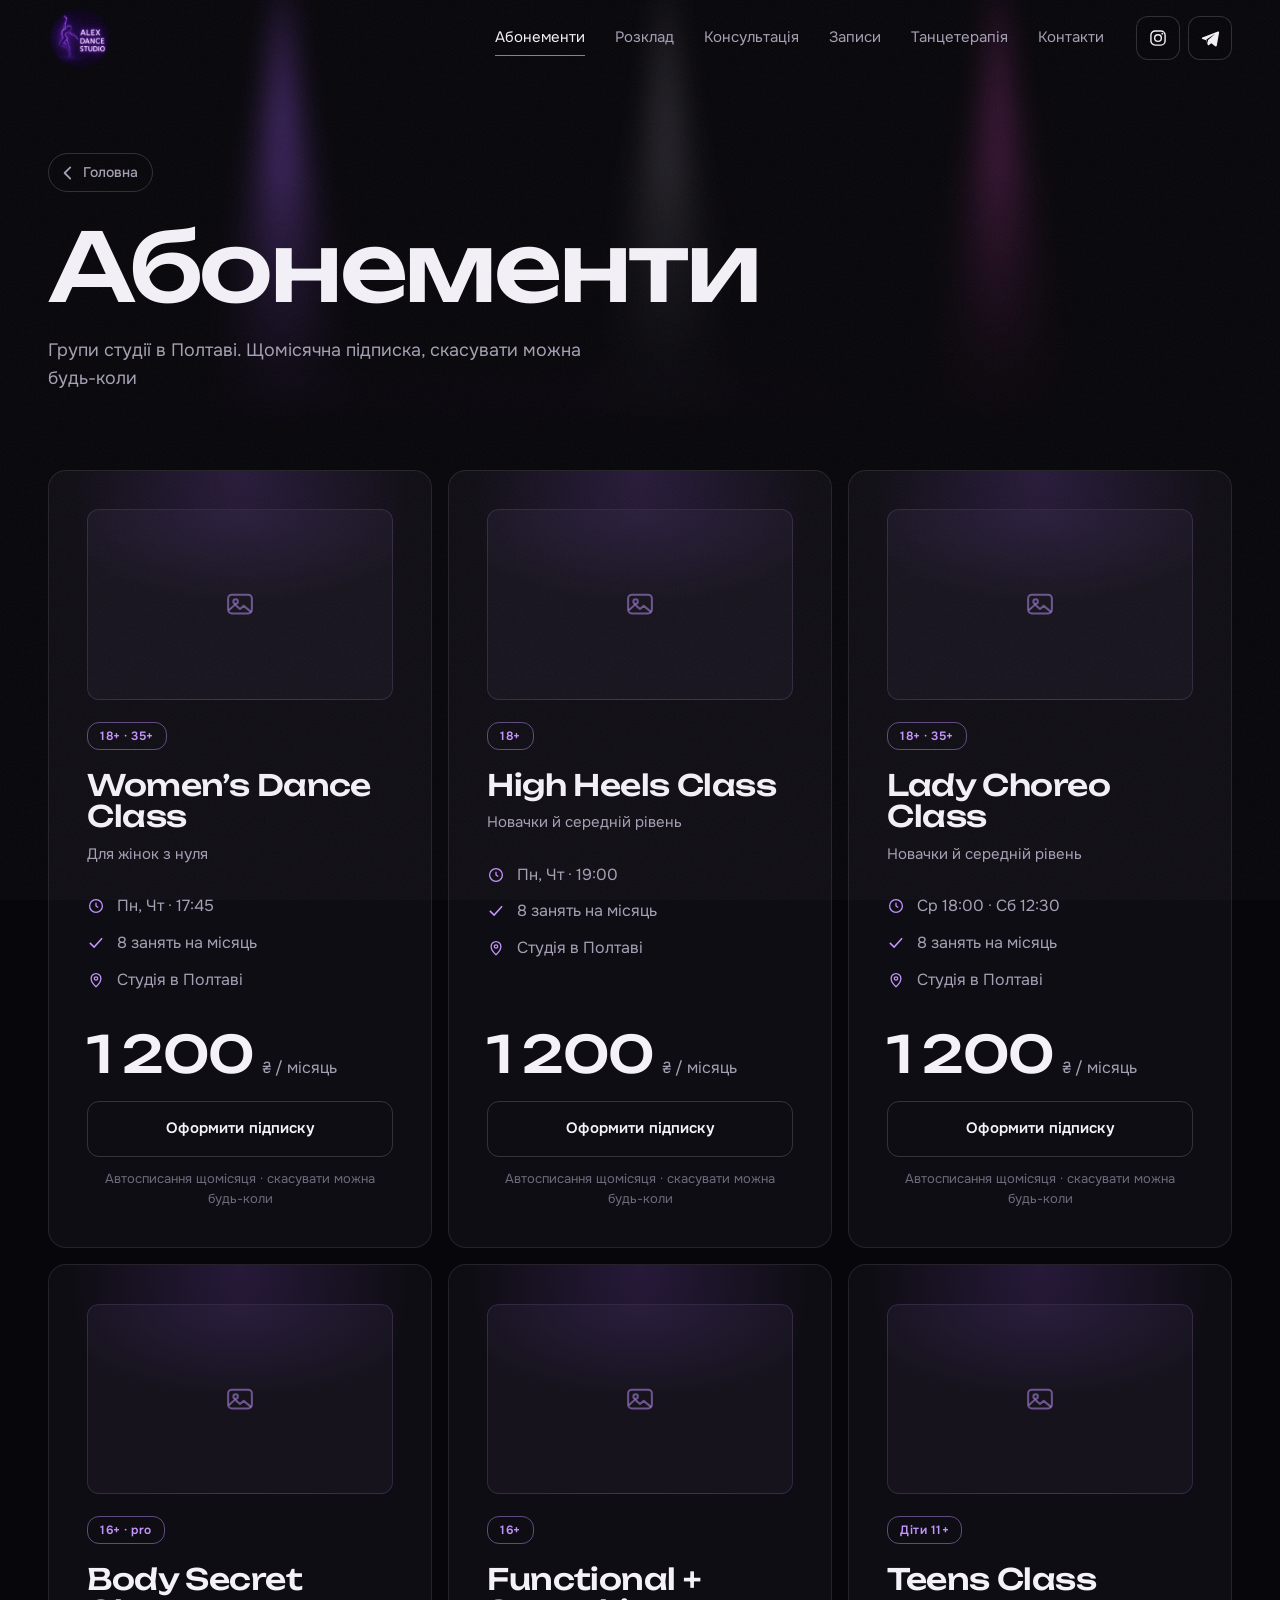
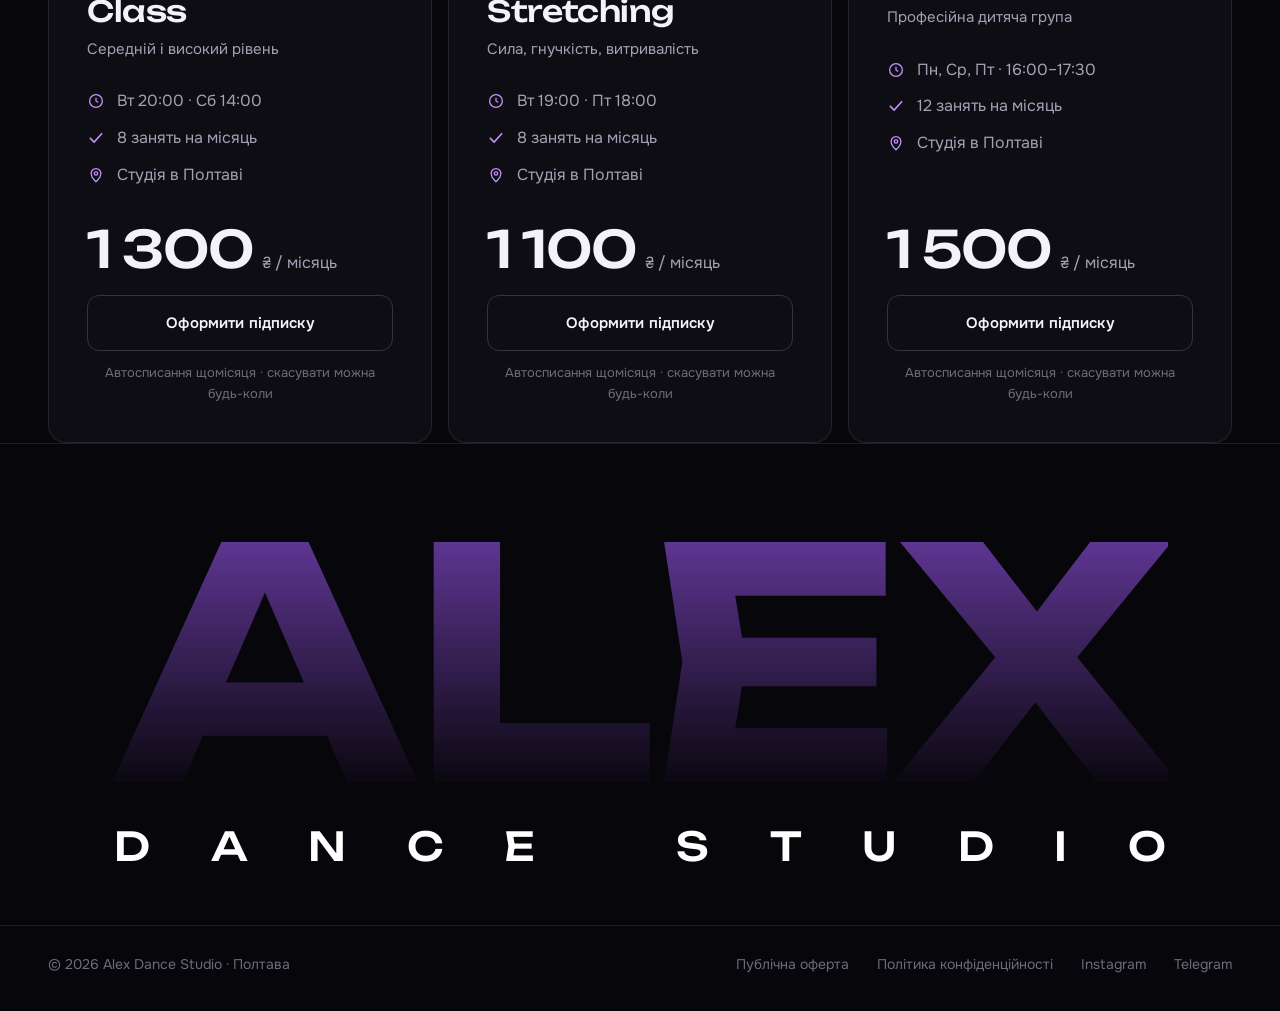
==== abonementy.html @ b0ad0c25 "Місця під фото й заголовок над телефоном «Як це працює»: на телефоні заголовок → iPhone → кроки, на " ====
<!doctype html>
<html lang="uk">
<head>
<meta charset="utf-8">
<meta name="viewport" content="width=device-width, initial-scale=1, viewport-fit=cover">
<title>Абонементи — Alex Dance Studio</title>
<meta name="description" content="Абонементи на групи студії в Полтаві з щомісячною онлайн-оплатою: Women’s Dance, High Heels, Lady Choreo, Body Secret, Functional + Stretching, Teens.">
<meta name="theme-color" content="#07060a">
<style>html{background:#07060a}</style>
<script>!function(){var w=0,d=document.documentElement;function s(){if(innerWidth!==w||matchMedia('(hover:hover)').matches){w=innerWidth;d.style.setProperty('--vh1',innerHeight/100+'px')}}s();addEventListener('resize',s);d.classList.add('js')}()</script>
<link rel="preconnect" href="https://fonts.googleapis.com">
<link rel="preconnect" href="https://fonts.gstatic.com" crossorigin>
<link rel="stylesheet" href="https://fonts.googleapis.com/css2?family=Onest:wght@400;500;600&family=Unbounded:wght@400;500;600;700&display=swap">
<link rel="stylesheet" href="style.css?v=20">
</head>
<body class="page-inner">

<svg width="0" height="0" style="position:absolute" aria-hidden="true">
  <symbol id="i-arrow" viewBox="0 0 24 24"><path d="M5 12h13M13 6l6 6-6 6" fill="none" stroke="currentColor" stroke-width="1.8" stroke-linecap="square"/></symbol>
  <symbol id="i-tg" viewBox="0 0 24 24"><path d="M21.5 4.2 2.9 11.4c-.9.4-.9 1.4 0 1.7l4.6 1.5 1.8 5.5c.2.7 1 .9 1.6.4l2.6-2.1 4.8 3.5c.7.5 1.6.1 1.8-.7L22.9 5.6c.2-1-.6-1.8-1.4-1.4ZM9.7 14.3l-.6 4-1.4-4.6 10.6-6.8-8.6 7.4Z" fill="currentColor"/></symbol>
  <symbol id="i-ig" viewBox="0 0 24 24"><rect x="3.5" y="3.5" width="17" height="17" rx="5" fill="none" stroke="currentColor" stroke-width="1.7"/><circle cx="12" cy="12" r="4" fill="none" stroke="currentColor" stroke-width="1.7"/><circle cx="17.2" cy="6.8" r="1.1" fill="currentColor"/></symbol>
  <symbol id="i-phone" viewBox="0 0 24 24"><path d="M6.6 3.5h2.6l1.5 4.2-2 1.4a12 12 0 0 0 6.2 6.2l1.4-2 4.2 1.5v2.6c0 1.2-1 2.1-2.2 2C10.4 18.8 5.2 13.6 4.6 5.7c-.1-1.2.8-2.2 2-2.2Z" fill="none" stroke="currentColor" stroke-width="1.7" stroke-linejoin="round"/></symbol>
  <symbol id="i-card" viewBox="0 0 24 24"><rect x="2.5" y="5" width="19" height="14" rx="2" fill="none" stroke="currentColor" stroke-width="1.7"/><path d="M2.5 9.5h19M6 15h4" stroke="currentColor" stroke-width="1.7"/></symbol>
  <symbol id="i-cam" viewBox="0 0 24 24"><rect x="2.5" y="6" width="13" height="12" rx="2" fill="none" stroke="currentColor" stroke-width="1.7"/><path d="m15.5 10.5 6-3.5v10l-6-3.5" fill="none" stroke="currentColor" stroke-width="1.7" stroke-linejoin="round"/></symbol>
  <symbol id="i-check" viewBox="0 0 24 24"><path d="m4.5 12.5 5 5 10-11" fill="none" stroke="currentColor" stroke-width="2" stroke-linecap="square"/></symbol>
  <symbol id="i-clock" viewBox="0 0 24 24"><circle cx="12" cy="12" r="8.5" fill="none" stroke="currentColor" stroke-width="1.7"/><path d="M12 7.5V12l3 2" fill="none" stroke="currentColor" stroke-width="1.7"/></symbol>
  <symbol id="i-bell" viewBox="0 0 24 24"><path d="M6 16.5V11a6 6 0 0 1 12 0v5.5l1.5 1.5h-15L6 16.5ZM10 20.5h4" fill="none" stroke="currentColor" stroke-width="1.7" stroke-linejoin="round"/></symbol>
  <symbol id="i-lock" viewBox="0 0 24 24"><rect x="4.5" y="10.5" width="15" height="10" rx="2" fill="none" stroke="currentColor" stroke-width="1.7"/><path d="M8 10.5V7.5a4 4 0 0 1 8 0v3" fill="none" stroke="currentColor" stroke-width="1.7"/></symbol>
  <symbol id="i-close" viewBox="0 0 24 24"><path d="m6 6 12 12M18 6 6 18" stroke="currentColor" stroke-width="1.8"/></symbol>
  <symbol id="i-menu" viewBox="0 0 24 24"><path d="M4 8h16M4 16h16" stroke="currentColor" stroke-width="1.8"/></symbol>
  <symbol id="i-spark" viewBox="0 0 24 24"><path d="M12 2.5c.6 5.2 4.3 8.9 9.5 9.5-5.2.6-8.9 4.3-9.5 9.5-.6-5.2-4.3-8.9-9.5-9.5 5.2-.6 8.9-4.3 9.5-9.5Z" fill="currentColor"/></symbol>
  <symbol id="i-repeat" viewBox="0 0 24 24"><path d="M4 11V9.5A3.5 3.5 0 0 1 7.5 6H19m-3-3 3 3-3 3M20 13v1.5a3.5 3.5 0 0 1-3.5 3.5H5m3 3-3-3 3-3" fill="none" stroke="currentColor" stroke-width="1.7" stroke-linecap="square"/></symbol>
  <symbol id="i-cal" viewBox="0 0 24 24"><rect x="3.5" y="5" width="17" height="15.5" rx="2" fill="none" stroke="currentColor" stroke-width="1.7"/><path d="M3.5 10h17M8 3v4M16 3v4M7.5 14h3v3h-3z" fill="none" stroke="currentColor" stroke-width="1.7"/></symbol>
  <symbol id="i-play" viewBox="0 0 24 24"><rect x="2.5" y="4.5" width="19" height="15" rx="2" fill="none" stroke="currentColor" stroke-width="1.7"/><path d="M10 9v6l5-3-5-3Z" fill="currentColor"/></symbol>
  <symbol id="i-pin" viewBox="0 0 24 24"><path d="M12 21s-6.5-6-6.5-11a6.5 6.5 0 0 1 13 0c0 5-6.5 11-6.5 11Z" fill="none" stroke="currentColor" stroke-width="1.7" stroke-linejoin="round"/><circle cx="12" cy="10" r="2.3" fill="none" stroke="currentColor" stroke-width="1.7"/></symbol>
  <symbol id="i-gift" viewBox="0 0 24 24"><rect x="3.5" y="8.5" width="17" height="4" rx="1" fill="none" stroke="currentColor" stroke-width="1.7"/><path d="M5 12.5v8h14v-8M12 8.5v12M12 8.5c-1.5-3.5-5.5-3.5-5.5-1.2 0 1.2 1.5 1.2 5.5 1.2Zm0 0c1.5-3.5 5.5-3.5 5.5-1.2 0 1.2-1.5 1.2-5.5 1.2Z" fill="none" stroke="currentColor" stroke-width="1.7" stroke-linejoin="round"/></symbol>
  <symbol id="i-photo" viewBox="0 0 24 24"><rect x="2.5" y="4.5" width="19" height="15" rx="3" fill="none" stroke="currentColor" stroke-width="1.6"/><circle cx="8.5" cy="10" r="1.8" fill="none" stroke="currentColor" stroke-width="1.6"/><path d="m3 17 5-4.5 4 3.5 3-2.5 6 5" fill="none" stroke="currentColor" stroke-width="1.6" stroke-linejoin="round"/></symbol>
  <symbol id="i-back" viewBox="0 0 24 24"><path d="M15 4.5 7.5 12l7.5 7.5" fill="none" stroke="currentColor" stroke-width="2.4" stroke-linecap="round" stroke-linejoin="round"/></symbol>
  <symbol id="i-dcheck" viewBox="0 0 24 24"><path d="m1.5 12.5 4.5 4.5 8.5-9M10.5 16.2l.8.8 8.5-9" fill="none" stroke="currentColor" stroke-width="1.8" stroke-linecap="round" stroke-linejoin="round"/></symbol>
  <symbol id="i-out" viewBox="0 0 24 24"><path d="M8 5.5h10.5V16M18.5 5.5 5.5 18.5" fill="none" stroke="currentColor" stroke-width="2.6" stroke-linecap="round" stroke-linejoin="round"/></symbol>
  <symbol id="i-mic" viewBox="0 0 24 24"><rect x="9" y="2.5" width="6" height="11.5" rx="3" fill="none" stroke="currentColor" stroke-width="1.8"/><path d="M5.5 11a6.5 6.5 0 0 0 13 0M12 17.5v4" fill="none" stroke="currentColor" stroke-width="1.8" stroke-linecap="round"/></symbol>
  <symbol id="i-lines" viewBox="0 0 24 24"><path d="M4.5 6.5h15M4.5 12h15M4.5 17.5h15" stroke="currentColor" stroke-width="2.2" stroke-linecap="round"/></symbol>
  <symbol id="i-signal" viewBox="0 0 24 24"><path d="M2.5 16h3v4h-3zM8 13h3v7H8zM13.5 9.5h3V20h-3zM19 6h3v14h-3z" fill="currentColor"/></symbol>
  <symbol id="i-wifi" viewBox="0 0 24 24"><circle cx="12" cy="18.6" r="1.9" fill="currentColor"/><path d="M8 14.6a5.7 5.7 0 0 1 8 0M4.9 11.4a10.1 10.1 0 0 1 14.2 0M1.9 8.2a14.4 14.4 0 0 1 20.2 0" fill="none" stroke="currentColor" stroke-width="2.1" stroke-linecap="round"/></symbol>
  <symbol id="i-bat" viewBox="0 0 28 14"><rect x="1" y="1" width="22.5" height="12" rx="3.6" fill="none" stroke="currentColor" stroke-opacity=".45"/><rect x="3" y="3" width="16" height="8" rx="2" fill="currentColor"/><path d="M25.8 5.2v3.6" stroke="currentColor" stroke-opacity=".45" stroke-width="1.6" stroke-linecap="round"/></symbol>
</svg>

<header class="hd" id="hd">
  <div class="wrap hd__in">
    <a class="logo" href="index.html" aria-label="Alex Dance Studio — на головну">
      <img src="img/logo-ig.jpg" alt="Alex Dance Studio" width="64" height="64">
    </a>
    <nav class="nav" aria-label="Розділи">
      <a href="abonementy.html" aria-current="page">Абонементи</a>
      <a href="rozklad.html">Розклад</a>
      <a href="konsultatsiya.html">Консультація</a>
      <a href="zapysy.html">Записи</a>
      <a href="tantseterapiya.html">Танцетерапія</a>
      <a href="kontakty.html">Контакти</a>
    </nav>
    <div class="hd__act">
      <a class="tile" href="https://www.instagram.com/alexdancestudio/" target="_blank" rel="noopener" aria-label="Instagram"><svg><use href="#i-ig"/></svg></a>
      <a class="tile" href="kontakty.html" aria-label="Telegram"><svg><use href="#i-tg"/></svg></a>
      <button class="tile tile--menu" id="menuBtn" aria-label="Меню" aria-expanded="false" aria-controls="mnav"><svg><use href="#i-menu"/></svg></button>
    </div>
  </div>
  <div class="mnav" id="mnav" hidden>
    <nav class="mnav__links" aria-label="Меню">
      <a href="index.html">Головна</a>
      <a href="abonementy.html" aria-current="page">Абонементи</a>
      <a href="rozklad.html">Розклад</a>
      <a href="konsultatsiya.html">Консультація</a>
      <a href="zapysy.html">Записи</a>
      <a href="tantseterapiya.html">Танцетерапія</a>
      <a href="kontakty.html">Контакти</a>
    </nav>
    <a class="mnav__tel" href="tel:+380503430531">050 343 05 31</a>
  </div>
</header>

<main>
  <section class="phead">
    <div class="stage" aria-hidden="true">
      <i class="beam beam--1"></i>
      <i class="beam beam--2"></i>
      <i class="beam beam--3"></i>
      <i class="floor"></i>
    </div>
    <div class="wrap phead__in">
      <a class="back" href="index.html"><svg><use href="#i-back"/></svg>Головна</a>
      <h1 class="phead__t">Абонементи</h1>
      <p class="phead__note">Групи студії в Полтаві. Щомісячна підписка, скасувати можна будь-коли</p>
    </div>
  </section>
  <section class="sec sec--page">
    <div class="wrap">
      <div class="plans">
        <article class="plan rv" data-spot>
          <div class="plan__ph ph" data-photo="group-womens-dance-class"><svg><use href="#i-photo"/></svg></div>
          <span class="plan__tag">18+ · 35+</span>
          <h3 class="plan__t">Women’s Dance Class</h3>
          <p class="plan__lvl">Для жінок з нуля</p>
          <ul class="plan__list">
            <li><svg><use href="#i-clock"/></svg>Пн, Чт · 17:45</li>
            <li><svg><use href="#i-check"/></svg>8 занять на місяць</li>
            <li><svg><use href="#i-pin"/></svg>Студія в Полтаві</li>
          </ul>
          <p class="plan__price"><b>1 200</b> ₴ / місяць</p>
          <button class="btn btn--line btn--full" data-pay data-sub data-kind="Підписка" data-title="Women’s Dance Class" data-meta="Пн, Чт 17:45 · 8 занять щомісяця" data-price="1 200 ₴/міс" data-after="Бот підтвердить абонемент і нагадуватиме про заняття. Наступне списання — через місяць, скасувати можна в боті.">Оформити підписку</button>
          <p class="plan__note">Автосписання щомісяця · скасувати можна будь-коли</p>
        </article>
        <article class="plan rv" data-spot>
          <div class="plan__ph ph" data-photo="group-high-heels-class"><svg><use href="#i-photo"/></svg></div>
          <span class="plan__tag">18+</span>
          <h3 class="plan__t">High Heels Class</h3>
          <p class="plan__lvl">Новачки й середній рівень</p>
          <ul class="plan__list">
            <li><svg><use href="#i-clock"/></svg>Пн, Чт · 19:00</li>
            <li><svg><use href="#i-check"/></svg>8 занять на місяць</li>
            <li><svg><use href="#i-pin"/></svg>Студія в Полтаві</li>
          </ul>
          <p class="plan__price"><b>1 200</b> ₴ / місяць</p>
          <button class="btn btn--line btn--full" data-pay data-sub data-kind="Підписка" data-title="High Heels Class" data-meta="Пн, Чт 19:00 · 8 занять щомісяця" data-price="1 200 ₴/міс" data-after="Бот підтвердить абонемент і нагадуватиме про заняття. Наступне списання — через місяць, скасувати можна в боті.">Оформити підписку</button>
          <p class="plan__note">Автосписання щомісяця · скасувати можна будь-коли</p>
        </article>
        <article class="plan rv" data-spot>
          <div class="plan__ph ph" data-photo="group-lady-choreo-class"><svg><use href="#i-photo"/></svg></div>
          <span class="plan__tag">18+ · 35+</span>
          <h3 class="plan__t">Lady Choreo Class</h3>
          <p class="plan__lvl">Новачки й середній рівень</p>
          <ul class="plan__list">
            <li><svg><use href="#i-clock"/></svg>Ср 18:00 · Сб 12:30</li>
            <li><svg><use href="#i-check"/></svg>8 занять на місяць</li>
            <li><svg><use href="#i-pin"/></svg>Студія в Полтаві</li>
          </ul>
          <p class="plan__price"><b>1 200</b> ₴ / місяць</p>
          <button class="btn btn--line btn--full" data-pay data-sub data-kind="Підписка" data-title="Lady Choreo Class" data-meta="Ср 18:00, Сб 12:30 · 8 занять щомісяця" data-price="1 200 ₴/міс" data-after="Бот підтвердить абонемент і нагадуватиме про заняття. Наступне списання — через місяць, скасувати можна в боті.">Оформити підписку</button>
          <p class="plan__note">Автосписання щомісяця · скасувати можна будь-коли</p>
        </article>
        <article class="plan rv" data-spot>
          <div class="plan__ph ph" data-photo="group-body-secret-class"><svg><use href="#i-photo"/></svg></div>
          <span class="plan__tag">16+ · pro</span>
          <h3 class="plan__t">Body Secret Class</h3>
          <p class="plan__lvl">Середній і високий рівень</p>
          <ul class="plan__list">
            <li><svg><use href="#i-clock"/></svg>Вт 20:00 · Сб 14:00</li>
            <li><svg><use href="#i-check"/></svg>8 занять на місяць</li>
            <li><svg><use href="#i-pin"/></svg>Студія в Полтаві</li>
          </ul>
          <p class="plan__price"><b>1 300</b> ₴ / місяць</p>
          <button class="btn btn--line btn--full" data-pay data-sub data-kind="Підписка" data-title="Body Secret Class pro" data-meta="Вт 20:00, Сб 14:00 · 8 занять щомісяця" data-price="1 300 ₴/міс" data-after="Бот підтвердить абонемент і нагадуватиме про заняття. Наступне списання — через місяць, скасувати можна в боті.">Оформити підписку</button>
          <p class="plan__note">Автосписання щомісяця · скасувати можна будь-коли</p>
        </article>
        <article class="plan rv" data-spot>
          <div class="plan__ph ph" data-photo="group-functional-and-stretching"><svg><use href="#i-photo"/></svg></div>
          <span class="plan__tag">16+</span>
          <h3 class="plan__t">Functional + Stretching</h3>
          <p class="plan__lvl">Сила, гнучкість, витривалість</p>
          <ul class="plan__list">
            <li><svg><use href="#i-clock"/></svg>Вт 19:00 · Пт 18:00</li>
            <li><svg><use href="#i-check"/></svg>8 занять на місяць</li>
            <li><svg><use href="#i-pin"/></svg>Студія в Полтаві</li>
          </ul>
          <p class="plan__price"><b>1 100</b> ₴ / місяць</p>
          <button class="btn btn--line btn--full" data-pay data-sub data-kind="Підписка" data-title="Functional + Stretching" data-meta="Вт 19:00, Пт 18:00 · 8 занять щомісяця" data-price="1 100 ₴/міс" data-after="Бот підтвердить абонемент і нагадуватиме про заняття. Наступне списання — через місяць, скасувати можна в боті.">Оформити підписку</button>
          <p class="plan__note">Автосписання щомісяця · скасувати можна будь-коли</p>
        </article>
        <article class="plan rv" data-spot>
          <div class="plan__ph ph" data-photo="group-teens-class"><svg><use href="#i-photo"/></svg></div>
          <span class="plan__tag">Діти 11+</span>
          <h3 class="plan__t">Teens Class</h3>
          <p class="plan__lvl">Професійна дитяча група</p>
          <ul class="plan__list">
            <li><svg><use href="#i-clock"/></svg>Пн, Ср, Пт · 16:00–17:30</li>
            <li><svg><use href="#i-check"/></svg>12 занять на місяць</li>
            <li><svg><use href="#i-pin"/></svg>Студія в Полтаві</li>
          </ul>
          <p class="plan__price"><b>1 500</b> ₴ / місяць</p>
          <button class="btn btn--line btn--full" data-pay data-sub data-kind="Підписка" data-title="Teens Class" data-meta="Пн, Ср, Пт 16:00–17:30 · 12 занять щомісяця" data-price="1 500 ₴/міс" data-after="Бот підтвердить абонемент і нагадуватиме про заняття. Наступне списання — через місяць, скасувати можна в боті.">Оформити підписку</button>
          <p class="plan__note">Автосписання щомісяця · скасувати можна будь-коли</p>
        </article>
      </div>
    </div>
  </section>
</main>

<footer class="ft">
  <div class="ft__brand" aria-hidden="true">
    <p class="ft__big">ALEX</p>
    <p class="ft__sub"><span>D</span><span>A</span><span>N</span><span>C</span><span>E</span><i></i><span>S</span><span>T</span><span>U</span><span>D</span><span>I</span><span>O</span></p>
  </div>
  <div class="wrap ft__row">
    <span>© 2026 Alex Dance Studio · Полтава</span>
    <nav class="ft__nav" aria-label="Документи й соцмережі">
      <a href="#">Публічна оферта</a>
      <a href="#">Політика конфіденційності</a>
      <a href="https://www.instagram.com/alexdancestudio/" target="_blank" rel="noopener">Instagram</a>
      <a href="#" data-tg>Telegram</a>
    </nav>
  </div>
</footer>

<a class="fab" id="fab" href="kontakty.html" aria-label="Написати нам"><svg><use href="#i-tg"/></svg></a>

<!-- Оплата (демо) -->
<dialog class="pay" id="pay" aria-labelledby="payTitle">
  <div class="pay__in">
    <button class="tile pay__x" data-close aria-label="Закрити"><svg><use href="#i-close"/></svg></button>
    <div class="pay__step" id="pay1">
      <p class="pay__kind" id="payKind">Підписка</p>
      <h3 class="pay__t" id="payTitle">High Heels Class</h3>
      <p class="pay__meta" id="payMeta">Пн, Чт 19:00 · 8 занять щомісяця</p>
      <form id="payForm" novalidate>
        <label class="fld"><input name="name" required autocomplete="name" placeholder=" "><span>Ім’я</span></label>
        <label class="fld"><input name="phone" required type="tel" autocomplete="tel" placeholder=" "><span>Телефон</span></label>
        <label class="fld"><input name="tg" autocomplete="off" placeholder=" "><span>Telegram @нік (необовʼязково)</span></label>
        <label class="chk" id="paySub" hidden><input type="checkbox" name="agree"><span>Погоджуюсь на щомісячне списання <b id="paySubPrice">1 200 ₴</b>. Скасувати можна будь-коли в боті.</span></label>
        <button class="btn btn--ac btn--full" type="submit"><span id="payBtn">Оплатити</span> <span id="payPrice">1 200 ₴</span></button>
      </form>
      <p class="pay__safe"><svg><use href="#i-lock"/></svg>Картка, Apple Pay або Google Pay</p>
    </div>
    <div class="pay__step" id="pay2" hidden>
      <span class="pay__ok"><svg><use href="#i-check"/></svg></span>
      <h3 class="pay__t" id="payDone">Оплачено</h3>
      <p class="pay__meta" id="payAfter">Бот підтвердить оплату в Telegram.</p>
      <a class="btn btn--ac btn--full" href="#" data-tg><svg><use href="#i-tg"/></svg>Відкрити бота в Telegram</a>
      <p class="pay__demo">Демо: справжня оплата підключається на останньому етапі</p>
    </div>
  </div>
</dialog>

<script src="script.js?v=9"></script>
</body>
</html>
---- style.css ----
/* Alex Dance Studio — сцена: чорне тло, фіолетове світло */
@property --lx { syntax: '<percentage>'; inherits: true; initial-value: 30%; }
@property --ly { syntax: '<percentage>'; inherits: true; initial-value: 40%; }

:root {
  --bg: #07060a;
  --bg2: #0f0d14;
  --bg3: #16131d;
  --ink: #f4f1f8;
  --mut: #a6a0b4;
  --dim: #6f6a7c;
  --line: rgba(255, 255, 255, .09);
  --line2: rgba(255, 255, 255, .16);
  --ac: #a45cff;
  --ac-hi: #c495ff;
  --pink: #ff4fd8;
  --glow: rgba(164, 92, 255, .45);
  --fd: 'Unbounded', 'Arial Black', sans-serif;
  --fb: 'Onest', system-ui, sans-serif;
  --g: clamp(16px, 4vw, 48px);
  --max: 1320px;
  --hd: 76px;
  --ease: cubic-bezier(.2, .7, .2, 1);
}

*, *::before, *::after { box-sizing: border-box; }
html { scroll-behavior: smooth; scroll-padding-top: calc(var(--hd) + 8px); -webkit-text-size-adjust: 100%; }
body {
  margin: 0; background: var(--bg); color: var(--ink);
  font: 400 17px/1.55 var(--fb);
  -webkit-font-smoothing: antialiased; overflow-x: clip;
}
body::after { /* плівкове зерно */
  content: ''; position: fixed; inset: 0; z-index: 90; pointer-events: none; opacity: .055;
  background-image: url("data:image/svg+xml,%3Csvg xmlns='http://www.w3.org/2000/svg' width='160' height='160'%3E%3Cfilter id='n'%3E%3CfeTurbulence type='fractalNoise' baseFrequency='.9' numOctaves='2' stitchTiles='stitch'/%3E%3C/filter%3E%3Crect width='100%25' height='100%25' filter='url(%23n)'/%3E%3C/svg%3E");
}
a { color: inherit; text-decoration: none; }
button { font: inherit; color: inherit; cursor: pointer; }
svg { width: 1em; height: 1em; flex: none; }
img { max-width: 100%; display: block; }
h1, h2, h3, p, ul, ol { margin: 0; }
ul, ol { padding: 0; list-style: none; }
:focus-visible { outline: 2px solid var(--ac-hi); outline-offset: 3px; }
::selection { background: var(--ac); color: #fff; }

.wrap { width: 100%; max-width: var(--max); margin: 0 auto; padding: 0 var(--g); }

.h2 {
  font: 500 clamp(32px, 5.4vw, 76px)/1.02 var(--fd); letter-spacing: -.025em;
  overflow-wrap: anywhere; hyphens: auto;
}

/* ---------- кнопки й плитки ---------- */
.btn {
  display: inline-flex; align-items: center; justify-content: center; gap: 12px;
  min-height: 56px; padding: 0 28px; border: 1px solid transparent; background: none;
  font: 600 15px/1 var(--fb); letter-spacing: .01em; white-space: nowrap;
  transition: background .3s var(--ease), border-color .3s, color .3s, box-shadow .3s, transform .3s var(--ease);
}
.btn svg { font-size: 20px; transition: transform .3s var(--ease); }
.btn:hover svg { transform: translateX(4px); }
.btn--ac { background: var(--ac); color: #fff; box-shadow: 0 10px 40px -12px var(--glow); }
.btn--ac:hover { background: #b274ff; box-shadow: 0 14px 50px -10px rgba(164, 92, 255, .7); }
.btn--ghost { border-color: var(--line2); color: var(--ink); }
.btn--ghost:hover { border-color: var(--ink); }
.btn--line { border-color: var(--line2); }
.btn--line:hover { border-color: var(--ac); background: rgba(164, 92, 255, .12); }
.btn--full { width: 100%; }
.btn--sm { min-height: 46px; padding: 0 20px; font-size: 14px; }
.btn:disabled { border-color: var(--line); color: var(--dim); cursor: default; box-shadow: none; }

.tile {
  display: grid; place-items: center; width: 44px; height: 44px; padding: 0;
  border: 1px solid var(--line2); background: rgba(7, 6, 10, .3); color: var(--ink);
  transition: border-color .3s, background .3s, color .3s;
}
.tile svg { font-size: 20px; }
.tile:hover { border-color: var(--ac); background: var(--ac); }

/* ---------- шапка ---------- */
.hd { position: fixed; inset: 0 0 auto; z-index: 50; transition: background .4s, border-color .4s, backdrop-filter .4s; border-bottom: 1px solid transparent; }
.hd.is-solid { background: rgba(7, 6, 10, .72); backdrop-filter: blur(18px) saturate(1.3); -webkit-backdrop-filter: blur(18px) saturate(1.3); border-color: var(--line); }
.hd__in { display: flex; align-items: center; gap: 32px; height: var(--hd); }
.logo { display: flex; align-items: center; gap: 10px; margin-right: auto; }
/* лого з аватарки Instagram: неон на темному; screen прибирає темне тло, маска — краї квадрата */
.logo img {
  display: block; width: 64px; height: 64px; mix-blend-mode: screen;
  -webkit-mask-image: radial-gradient(circle closest-side, #000 86%, transparent 100%); mask-image: radial-gradient(circle closest-side, #000 86%, transparent 100%);
}
.nav { display: flex; gap: 30px; font-size: 15px; color: var(--mut); }
.nav a { position: relative; padding: 6px 0; transition: color .25s; }
.nav a::after { content: ''; position: absolute; left: 0; right: 0; bottom: 0; height: 1px; background: var(--ac); transform: scaleX(0); transform-origin: left; transition: transform .35s var(--ease); }
.nav a:hover { color: var(--ink); }
.nav a:hover::after { transform: scaleX(1); }
.hd__act { display: flex; gap: 8px; }
.tile--menu { display: none; }

.mnav {
  position: fixed; inset: var(--hd) 0 0; z-index: 49; background: var(--bg);
  display: flex; flex-direction: column; justify-content: space-between; padding: 24px var(--g) 40px;
  border-top: 1px solid var(--line);
}
.mnav[hidden] { display: none; }
.mnav__links { display: flex; flex-direction: column; }
.mnav__links a { font: 500 clamp(26px, 8vw, 40px)/1 var(--fd); padding: 18px 0; border-bottom: 1px solid var(--line); letter-spacing: -.02em; }
.mnav__tel { font: 500 20px/1 var(--fd); color: var(--ac-hi); }

/* ---------- перший екран ---------- */
.hero {
  position: relative; overflow: hidden; isolation: isolate;
  min-height: max(620px, calc(var(--vh1, 1svh) * 100));
  display: flex; align-items: center; padding: calc(var(--hd) + 24px) 0 clamp(48px, 6vw, 80px);
}
.stage { /* світло плавно гасне до низу, без рівної межі */
  position: absolute; inset: 0; z-index: -1; pointer-events: none;
  -webkit-mask-image: linear-gradient(#000 70%, transparent); mask-image: linear-gradient(#000 70%, transparent);
}
.beam {
  position: absolute; top: -6%; width: 90vmax; height: 130%; transform-origin: 50% 0;
  background: conic-gradient(from 0deg at 50% 0%, transparent 169deg, var(--c) 180deg, transparent 191deg);
  filter: blur(14px); mix-blend-mode: screen;
  -webkit-mask-image: linear-gradient(#000 20%, transparent 92%); mask-image: linear-gradient(#000 20%, transparent 92%);
  animation: sway var(--t) ease-in-out infinite alternate;
}
.beam--1 { --c: rgba(164, 92, 255, .55); --t: 11s; --a: -26deg; --b: -10deg; left: calc(22% - 45vmax); }
.beam--2 { --c: rgba(255, 79, 216, .32); --t: 14s; --a: 14deg; --b: 30deg; left: calc(78% - 45vmax); animation-delay: -4s; }
.beam--3 { --c: rgba(236, 226, 255, .22); --t: 9s; --a: -6deg; --b: 8deg; left: calc(52% - 45vmax); animation-delay: -2s; }
@keyframes sway { from { transform: rotate(var(--a)); } to { transform: rotate(var(--b)); } }
.floor {
  position: absolute; left: 0; right: 0; bottom: 0; height: 55%;
  background: radial-gradient(ellipse 60% 45% at 45% 100%, rgba(164, 92, 255, .22), transparent 70%);
}
.hero::after { /* темрява зверху під шапкою */
  content: ''; position: absolute; inset: 0 0 auto; height: 30%; z-index: -1;
  background: linear-gradient(var(--bg), transparent);
}

.hero__in { position: relative; display: flex; flex-direction: column; align-items: center; text-align: center; }
.hero__t {
  position: relative; font: 500 clamp(64px, 14.2vw, 220px)/.9 var(--fd); letter-spacing: -.045em;
}
.t-base { color: #554e66; display: block; }
.t-lit { /* шар ширший за заголовок, щоб світло накривало хвостики літер */
  position: absolute; inset: -.25em; padding: .25em; color: transparent;
  background: radial-gradient(circle min(46vw, 500px) at var(--lx) var(--ly), #fff 0%, #efe4ff 24%, rgba(196, 149, 255, .55) 46%, transparent 72%);
  -webkit-background-clip: text; background-clip: text;
  filter: drop-shadow(0 0 26px rgba(164, 92, 255, .5));
}
.hero__t.is-auto { animation: wander 16s ease-in-out infinite alternate; }
@keyframes wander {
  0% { --lx: 12%; --ly: 30%; }
  35% { --lx: 58%; --ly: 22%; }
  70% { --lx: 30%; --ly: 82%; }
  100% { --lx: 78%; --ly: 70%; }
}
.hero__row { display: flex; justify-content: center; margin-top: clamp(32px, 4.4vw, 60px); }
.hero__cta { display: flex; justify-content: center; gap: 12px; flex-wrap: wrap; }
.hero__cta .btn { min-width: 230px; min-height: 60px; }
.hero__cta .btn--ghost { background: rgba(7, 6, 10, .35); backdrop-filter: blur(10px); -webkit-backdrop-filter: blur(10px); }
.hero__side {
  position: absolute; right: calc(var(--g) * .6); top: 50%; transform: translate(50%, -50%) rotate(90deg);
  font: 500 12px/1 var(--fb); letter-spacing: .3em; text-transform: uppercase; color: var(--dim); white-space: nowrap;
}

/* ---------- секції ---------- */
.sec { padding: clamp(80px, 11vw, 160px) 0 0; }
.sec__hd { display: flex; align-items: flex-end; justify-content: space-between; gap: 24px 48px; flex-wrap: wrap; margin-bottom: clamp(36px, 5vw, 64px); }
.sec__note { max-width: 34ch; color: var(--mut); font-size: 17px; }

/* світло за курсором на картках */
[data-spot] { position: relative; isolation: isolate; }
[data-spot]::before {
  content: ''; position: absolute; inset: 0; z-index: -1; pointer-events: none; opacity: 0; transition: opacity .4s;
  background: radial-gradient(420px circle at var(--mx, 50%) var(--my, 0%), rgba(164, 92, 255, .2), transparent 65%);
}
@media (hover: hover) { [data-spot]:hover::before { opacity: 1; } }

/* ---------- як це працює ---------- */
.how { padding-top: clamp(16px, 3vw, 48px); }
.how__in { display: grid; grid-template-columns: minmax(0, 1.1fr) minmax(0, .9fr); gap: clamp(48px, 7vw, 120px); align-items: center; }
.steps { margin-top: clamp(36px, 5vw, 56px); border-top: 1px solid var(--line); }
.step { display: flex; align-items: center; gap: 22px; padding: 24px 0; border-bottom: 1px solid var(--line); }
.step__ic { display: grid; place-items: center; width: 56px; height: 56px; flex: none; border: 1px solid var(--line2); color: var(--ac-hi); position: relative; }
.step__ic svg { font-size: 24px; }
.step h3 { font: 500 clamp(17px, 1.6vw, 21px)/1.2 var(--fd); letter-spacing: -.01em; }
.step p { color: var(--mut); font-size: 16px; margin-top: 4px; }

/* телефон з чатом Telegram (нічна тема, як у самому застосунку) */
.tgp {
  justify-self: center; position: relative; width: min(100%, 340px); aspect-ratio: 340 / 700; padding: 10px;
  border-radius: 56px; background: linear-gradient(150deg, #34303b, #141218 38%, #0c0b0f 62%, #2a2631);
  box-shadow: inset 0 0 0 1.5px rgba(255, 255, 255, .14), 0 0 0 1px #000, 0 50px 130px -40px rgba(164, 92, 255, .65);
}
.tgp__screen {
  height: 100%; display: flex; flex-direction: column; overflow: hidden; border-radius: 46px; background: #0e1621; color: #fff;
  font-family: -apple-system, BlinkMacSystemFont, 'SF Pro Text', 'Segoe UI', Roboto, 'Helvetica Neue', sans-serif;
}
.tgp__status { position: relative; display: flex; align-items: center; justify-content: space-between; height: 50px; padding: 4px 24px 0 34px; background: #17212b; font-size: 15px; }
.tgp__status b { font-weight: 600; letter-spacing: .01em; }
.tgp__island { position: absolute; left: 50%; top: 11px; width: 98px; height: 29px; border-radius: 20px; background: #000; transform: translateX(-50%); }
.tgp__sys { display: flex; align-items: center; gap: 5px; }
.tgp__sys svg { font-size: 16px; }
.tgp__sys .tgp__bat { width: 25px; height: 12.5px; }
.tgp__head { display: grid; grid-template-columns: 1fr auto 1fr; align-items: center; padding: 2px 12px 9px; background: #17212b; border-bottom: 1px solid #0a1017; }
.tgp__back { display: flex; align-items: center; color: #6ab3f3; font-size: 16px; }
.tgp__back svg { font-size: 23px; margin-left: -6px; }
.tgp__who { text-align: center; line-height: 1.2; }
.tgp__who b { display: block; font-size: 16px; font-weight: 600; }
.tgp__who small { font-size: 13px; color: #7f91a4; }
.tgp__ava { justify-self: end; display: grid; place-items: center; width: 37px; height: 37px; border-radius: 50%; background: linear-gradient(135deg, #c495ff, #7b3fe4); font: 700 14px/1 var(--fd); }
.tgp__chat {
  flex: 1; display: flex; flex-direction: column; justify-content: flex-end; gap: 6px; padding: 12px 12px 10px; overflow: hidden;
  background: radial-gradient(ellipse 120% 60% at 100% 0%, rgba(82, 136, 193, .1), transparent 60%), #0e1621;
}
.tgp__about { align-self: center; max-width: 88%; margin-bottom: auto; padding: 10px 14px 11px; border-radius: 14px; background: #182533; text-align: center; font-size: 14px; line-height: 1.4; color: #c5d0db; }
.tgp__about b { display: block; margin-bottom: 3px; color: #fff; font-weight: 600; }
.tgp__date { align-self: center; margin-bottom: 4px; padding: 3px 10px; border-radius: 12px; background: rgba(0, 0, 0, .3); font-size: 13px; font-weight: 500; }
.bub { position: relative; padding: 6px 10px 7px 11px; border-radius: 16px; font-size: 15px; line-height: 1.35; }
.bub b { font-weight: 600; }
.bub::before { content: ''; position: absolute; bottom: 0; width: 9px; height: 17px; background: inherit; }
.bub--in { background: #182533; border-bottom-left-radius: 5px; }
.bub--in::before { left: -7px; clip-path: path('M9 0C9 9 6 14 0 17H9Z'); }
.bub--out { align-self: flex-end; max-width: 82%; background: #2b5278; border-bottom-right-radius: 5px; }
.bub--out::before { right: -7px; clip-path: path('M0 0C0 9 3 14 9 17H0Z'); }
.tm { float: right; display: inline-flex; align-items: center; gap: 2px; margin: 9px -3px -4px 12px; font-size: 12px; line-height: 1; color: #6d7f8f; }
.bub--out .tm { color: #7da8d3; }
.tm svg { font-size: 16px; color: #64b5ef; }
.bmsg { align-self: flex-start; display: grid; gap: 4px; max-width: 84%; margin-left: 2px; }
.kb {
  position: relative; display: flex; align-items: center; justify-content: center; padding: 9px 14px;
  border-radius: 10px; background: rgba(42, 60, 79, .85); font-size: 14px; font-weight: 500;
}
.kb svg { position: absolute; top: 5px; right: 5px; font-size: 9px; }
.tgp__bar { position: relative; display: flex; align-items: center; gap: 8px; padding: 8px 10px 26px; background: #17212b; border-top: 1px solid #0a1017; }
.tgp__bar::after { content: ''; position: absolute; left: 50%; bottom: 8px; width: 118px; height: 5px; border-radius: 3px; background: rgba(255, 255, 255, .85); transform: translateX(-50%); }
.tgp__menu { display: flex; align-items: center; gap: 4px; padding: 6px 11px 6px 8px; border-radius: 16px; background: #5288c1; font-size: 14px; font-weight: 600; }
.tgp__menu svg { font-size: 17px; }
.tgp__input { flex: 1; min-width: 0; padding: 7px 12px; border-radius: 18px; background: #242f3d; color: #6d7f8f; font-size: 15px; white-space: nowrap; overflow: hidden; }
.tgp__mic { font-size: 25px; color: #6d7f8f; }
.tgp__chat > * { transition: opacity .55s var(--ease), transform .55s var(--ease); }
.js .tgp:not(.is-on) .tgp__chat > * { opacity: 0; transform: translateY(12px); }
.tgp.is-on .tgp__chat > :nth-child(3) { transition-delay: .35s; }
.tgp.is-on .tgp__chat > :nth-child(4) { transition-delay: 1.15s; }
.tgp.is-on .tgp__chat > :nth-child(5) { transition-delay: 1.95s; }

/* ---------- абонементи ---------- */
.plans { display: grid; grid-template-columns: repeat(3, minmax(0, 1fr)); gap: 16px; }
.plan {
  display: flex; flex-direction: column; padding: clamp(28px, 3vw, 40px); border: 1px solid var(--line); background: var(--bg2);
  overflow: hidden;
}
.plan::after { /* промінь зверху */
  content: ''; position: absolute; left: 50%; top: 0; width: 140%; height: 70%; z-index: -1; transform: translateX(-50%);
  background: radial-gradient(ellipse 45% 60% at 50% 0%, rgba(164, 92, 255, .16), transparent 70%);
}
.plan--hot { border-color: rgba(164, 92, 255, .55); }
.plan--hot::after { background: radial-gradient(ellipse 50% 70% at 50% 0%, rgba(164, 92, 255, .38), transparent 70%); }
.plan__tag { align-self: flex-start; margin-bottom: 20px; padding: 7px 12px; border: 1px solid rgba(196, 149, 255, .45); color: var(--ac-hi); font: 600 12px/1 var(--fb); letter-spacing: .04em; }
.plan__t { font: 500 clamp(24px, 2.3vw, 32px)/1.08 var(--fd); letter-spacing: -.02em; }
.plan__lvl { margin-top: 10px; color: var(--mut); font-size: 15px; }
.plan__list { display: grid; gap: 12px; margin: 28px 0 36px; color: var(--mut); font-size: 16px; }
.plan__list li { display: flex; gap: 12px; align-items: flex-start; }
.plan__list svg { font-size: 18px; color: var(--ac-hi); margin-top: 3px; }
.plan__price { margin-top: auto; margin-bottom: 20px; color: var(--mut); font-size: 16px; }
.plan__price b { font: 500 clamp(40px, 4vw, 56px)/1 var(--fd); color: var(--ink); letter-spacing: -.03em; margin-right: 4px; }

.plans__dots { display: none; justify-content: center; gap: 6px; margin-top: 14px; }
.plans__dots button { padding: 10px 0; border: 0; background: none; cursor: pointer; }
.plans__dots button::before { content: ''; display: block; width: 22px; height: 3px; background: var(--line2); transition: width .35s var(--ease), background .35s; }
.plans__dots button.is-on::before { width: 40px; background: var(--ac); }

.plan__note { margin-top: 12px; text-align: center; color: var(--dim); font-size: 13px; }

/* ---------- плитки розділів ---------- */
.tiles { display: grid; grid-template-columns: repeat(5, minmax(0, 1fr)); gap: 12px; }
.tl {
  position: relative; display: flex; flex-direction: column; min-height: 156px; padding: 20px;
  border: 1px solid var(--line); background: var(--bg2); transition: border-color .3s, background .3s;
}
.tl__ic { display: grid; place-items: center; width: 44px; height: 44px; border: 1px solid var(--line2); color: var(--ac-hi); }
.tl__ic svg { font-size: 22px; }
.tl b { margin-top: auto; padding-top: 18px; font: 500 17px/1.2 var(--fd); letter-spacing: -.01em; }
.tl small { margin-top: 4px; color: var(--mut); font-size: 14px; }
.tl__go { position: absolute; top: 22px; right: 20px; font-size: 20px; color: var(--dim); transition: transform .3s var(--ease), color .3s; }
.tl:hover { border-color: rgba(164, 92, 255, .5); background: var(--bg3); }
.tl:hover .tl__go { color: var(--ac-hi); transform: translateX(4px); }

/* ---------- розклад ---------- */
.days { display: grid; grid-template-columns: repeat(6, minmax(0, 1fr)); gap: 8px; max-width: 620px; margin-bottom: 20px; }
.day {
  height: 62px; padding: 0; border: 1px solid var(--line2); background: var(--bg2); color: var(--mut);
  font: 500 17px/1 var(--fd); transition: background .3s, border-color .3s, color .3s, box-shadow .3s;
}
.day:hover { border-color: var(--ac); color: var(--ink); }
.day[aria-selected="true"] { background: var(--ac); border-color: var(--ac); color: #fff; box-shadow: 0 10px 34px -12px var(--glow); }
.rows { border-top: 1px solid var(--line); }
.row {
  display: grid; grid-template-columns: 84px minmax(0, 1fr) 110px 150px; align-items: center; gap: 24px;
  padding: 22px 0; border-bottom: 1px solid var(--line);
}
.row__d { display: grid; place-items: center; align-content: center; width: 84px; height: 60px; border: 1px solid var(--line2); color: var(--mut); font-size: 13px; line-height: 1; gap: 4px; }
.row__d b { font: 500 19px/1 var(--fd); color: var(--ink); letter-spacing: -.02em; }
.row__m h3 { font: 500 clamp(19px, 2vw, 26px)/1.15 var(--fd); letter-spacing: -.015em; }
.row__m p { color: var(--mut); font-size: 15px; margin-top: 6px; }
.row__s { color: var(--mut); font-size: 15px; }
.row__s--hot { color: var(--ac-hi); }
.row__p { font: 500 22px/1 var(--fd); }
.row .btn { justify-self: end; }
.row--full { opacity: .45; }
@media (hover: hover) { .row[data-spot]::before { background: radial-gradient(360px circle at var(--mx, 50%) var(--my, 50%), rgba(164, 92, 255, .14), transparent 70%); } }

/* ---------- консультації ---------- */
.cons { display: grid; grid-template-columns: repeat(2, minmax(0, 1fr)); gap: 16px; }
.con {
  display: grid; grid-template-columns: minmax(0, 1fr) auto; grid-template-areas: "t t" "d d" "m p" "b b"; grid-template-rows: auto 1fr auto auto;
  gap: 0 16px; padding: clamp(28px, 3.4vw, 48px); border: 1px solid var(--line); background: var(--bg2);
}
.con__t { grid-area: t; font: 500 clamp(24px, 2.6vw, 34px)/1.1 var(--fd); letter-spacing: -.02em; }
.con__d { grid-area: d; color: var(--mut); margin: 16px 0 40px; max-width: 36ch; }
.con__m { grid-area: m; display: flex; align-items: center; gap: 8px; color: var(--mut); align-self: end; }
.con__m svg { font-size: 18px; color: var(--ac-hi); }
.con__p { grid-area: p; align-self: end; font: 500 clamp(30px, 3vw, 40px)/1 var(--fd); letter-spacing: -.03em; }
.con .btn { grid-area: b; margin-top: 28px; }

/* ---------- записи ---------- */
.recs { display: grid; grid-template-columns: repeat(3, minmax(0, 1fr)); gap: 16px; }
.rec { display: flex; flex-direction: column; min-height: 270px; padding: clamp(24px, 2.6vw, 34px); border: 1px solid var(--line); background: var(--bg2); }
.rec__tag { display: inline-flex; align-items: center; gap: 8px; align-self: flex-start; padding: 6px 10px; border: 1px solid var(--line2); color: var(--ac-hi); font-size: 13px; font-weight: 600; }
.rec__tag svg { font-size: 16px; }
.rec__t { margin-top: 24px; font: 500 clamp(22px, 2.1vw, 28px)/1.12 var(--fd); letter-spacing: -.02em; }
.rec__d { margin-top: 10px; color: var(--mut); font-size: 15px; }
.rec__foot { display: flex; align-items: center; justify-content: space-between; gap: 12px; margin-top: auto; padding-top: 28px; }
.rec__p { font: 500 26px/1 var(--fd); letter-spacing: -.02em; }

/* ---------- танцетерапія: слова підсвічуються по черзі ---------- */
.therapy__in { display: grid; grid-template-columns: minmax(0, 1fr) minmax(0, 1fr); gap: clamp(32px, 6vw, 96px); align-items: center; }
.therapy__words { display: flex; flex-direction: column; gap: .08em; font: 600 clamp(44px, 7vw, 108px)/1 var(--fd); letter-spacing: -.04em; overflow-wrap: anywhere; }
/* без контуру: у Unbounded контур показує внутрішні лінії літер («калякулі»), тож неактивні слова просто приглушені */
.therapy__words span { color: #2c2638; animation: lightup 6s ease-in-out infinite; }
.therapy__words span:nth-child(2) { animation-delay: 2s; }
.therapy__words span:nth-child(3) { animation-delay: 4s; }
@keyframes lightup {
  0%, 40%, 100% { color: #2c2638; text-shadow: none; }
  12%, 26% { color: #fff; text-shadow: 0 0 30px rgba(196, 149, 255, .7), 0 0 90px rgba(164, 92, 255, .5); }
}
/* розмір слів від ширини колонки, щоб «Підсвідоме» й «Танцетерапія» не ламались посередині */
.therapy__words { container-type: inline-size; }
.therapy__words span { font-size: min(14cqi, 112px); }
.therapy__txt { container-type: inline-size; }
.therapy__txt .h2 { font-size: min(11.6cqi, 76px); }
.therapy__txt .sec__note { margin-top: 20px; max-width: 40ch; }
.therapy__cta { display: flex; flex-wrap: wrap; gap: 12px; margin-top: 32px; }

/* ---------- безкоштовно в Telegram ---------- */
.free { padding-top: clamp(64px, 8vw, 120px); }
.free__in {
  display: flex; align-items: center; gap: 24px; padding: clamp(22px, 3vw, 36px);
  border: 1px solid rgba(164, 92, 255, .35); background: linear-gradient(100deg, rgba(164, 92, 255, .16), transparent 60%), var(--bg2);
}
.free__ic { display: grid; place-items: center; flex: none; width: 64px; height: 64px; background: var(--ac); }
.free__ic svg { font-size: 30px; }
.free__txt { flex: 1; min-width: 0; }
.free__txt h3 { font: 500 clamp(20px, 2.2vw, 28px)/1.15 var(--fd); letter-spacing: -.015em; }
.free__txt p { margin-top: 6px; color: var(--mut); }

/* ---------- кнопка «Написати» в кутку ---------- */
.fab {
  position: fixed; right: 20px; bottom: calc(20px + env(safe-area-inset-bottom)); z-index: 40;
  display: grid; place-items: center; width: 56px; height: 56px; background: var(--ac); color: #fff;
  box-shadow: 0 12px 40px -10px var(--glow); opacity: 0; transform: translateY(16px); pointer-events: none;
  transition: opacity .35s, transform .35s var(--ease), background .3s;
}
.fab svg { font-size: 26px; }
.fab.is-on { opacity: 1; transform: none; pointer-events: auto; }
.fab:hover { background: #b274ff; }

/* ---------- контакт ---------- */
.contact { padding-bottom: clamp(80px, 10vw, 140px); }
.contact__in { display: grid; grid-template-columns: minmax(0, 1fr) minmax(0, 1fr); gap: clamp(40px, 7vw, 120px); align-items: start; }
.contact .sec__note { margin-top: 18px; }
.tg {
  display: flex; align-items: center; gap: 14px; margin-top: 40px; padding: 22px 26px; max-width: 420px;
  background: var(--ac); font: 500 clamp(16px, 1.5vw, 19px)/1.2 var(--fd); letter-spacing: -.01em;
  box-shadow: 0 20px 60px -24px var(--glow); transition: background .3s, box-shadow .3s;
}
.tg svg { font-size: 26px; }
.tg:hover { background: #b274ff; box-shadow: 0 24px 70px -20px rgba(164, 92, 255, .75); }
.tel { display: inline-flex; align-items: center; gap: 12px; margin-top: 22px; font: 500 20px/1 var(--fd); color: var(--mut); transition: color .3s; }
.tel svg { font-size: 22px; color: var(--ac-hi); }
.tel:hover { color: var(--ink); }

.form { display: grid; gap: 14px; }
.fld { position: relative; display: block; }
.fld input, .fld textarea {
  width: 100%; padding: 26px 18px 10px; background: var(--bg2); border: 1px solid var(--line2); border-radius: 0;
  color: var(--ink); font: 400 17px/1.4 var(--fb); outline: none; resize: vertical; transition: border-color .3s, background .3s;
}
.fld textarea { min-height: 120px; }
.fld span { position: absolute; left: 19px; top: 19px; color: var(--dim); font-size: 16px; pointer-events: none; transition: transform .25s var(--ease), font-size .25s, color .25s; transform-origin: left top; }
.fld input:focus, .fld textarea:focus { border-color: var(--ac); background: var(--bg3); }
.fld input:focus + span, .fld input:not(:placeholder-shown) + span,
.fld textarea:focus + span, .fld textarea:not(:placeholder-shown) + span { transform: translateY(-11px); font-size: 12px; color: var(--ac-hi); }
.fld.is-bad input { border-color: var(--pink); }
.form .btn { margin-top: 6px; }
.form__ok { display: flex; align-items: center; gap: 10px; color: var(--ac-hi); }
.form__ok[hidden] { display: none; }
.form__ok svg { font-size: 20px; }

/* ---------- підвал ---------- */
.ft { border-top: 1px solid var(--line); overflow: hidden; }
.ft__brand { width: fit-content; max-width: 100%; margin: 0 auto; padding: clamp(40px, 6vw, 80px) var(--g) clamp(32px, 4.5vw, 64px); }
.ft__big {
  font: 700 clamp(88px, 25vw, 400px)/.8 var(--fd); letter-spacing: -.02em; text-align: center; padding: .04em 0 .03em;
  background: linear-gradient(180deg, rgba(164, 92, 255, .6), rgba(164, 92, 255, .04) 92%);
  -webkit-background-clip: text; background-clip: text; color: transparent;
}
/* DANCE STUDIO на всю ширину ALEX: літери розставлені рівно від краю до краю */
.ft__sub { display: flex; justify-content: space-between; margin-top: clamp(14px, 2.2vw, 32px); padding: 0 .06em; font: 500 clamp(15px, 3.1vw, 48px)/1 var(--fd); color: #fff; }
.ft__sub i { width: .5em; }
.ft__row { display: flex; justify-content: space-between; gap: 16px 32px; flex-wrap: wrap; padding-block: 28px 36px; border-top: 1px solid var(--line); color: var(--dim); font-size: 14px; position: relative; }
.ft__nav { display: flex; gap: 12px 28px; flex-wrap: wrap; }
.ft__nav a:hover { color: var(--ink); }

/* ---------- оплата (демо) ---------- */
.pay {
  width: min(100% - 32px, 460px); max-height: calc(100% - 32px); padding: 0; border: 1px solid var(--line2);
  background: var(--bg2); color: var(--ink); overflow: auto;
  box-shadow: 0 40px 140px -30px rgba(164, 92, 255, .6);
}
.pay::backdrop { background: rgba(4, 3, 7, .78); backdrop-filter: blur(6px); -webkit-backdrop-filter: blur(6px); }
.pay[open] { animation: pop .45s var(--ease); }
@keyframes pop { from { opacity: 0; transform: translateY(18px) scale(.98); } }
.pay__in { position: relative; padding: 36px clamp(22px, 5vw, 40px) 32px; }
.pay__in::before { content: ''; position: absolute; left: 12%; right: 12%; top: -1px; height: 1px; background: linear-gradient(90deg, transparent, var(--ac-hi), transparent); }
.pay__x { position: absolute; top: 14px; right: 14px; }
.pay__kind { color: var(--ac-hi); font-size: 14px; font-weight: 500; }
.pay__t { font: 500 clamp(28px, 7vw, 38px)/1.05 var(--fd); letter-spacing: -.02em; margin-top: 10px; padding-right: 48px; }
.pay__meta { color: var(--mut); margin: 10px 0 28px; }
.pay form { display: grid; gap: 12px; }
.chk { display: flex; align-items: flex-start; gap: 12px; margin: 4px 0 2px; color: var(--mut); font-size: 14px; line-height: 1.45; cursor: pointer; }
.chk[hidden] { display: none; }
.chk b { color: var(--ink); font-weight: 600; }
.chk input {
  appearance: none; -webkit-appearance: none; flex: none; width: 22px; height: 22px; margin: 0; cursor: pointer;
  border: 1px solid var(--line2); background: var(--bg) center / 16px no-repeat; transition: background-color .2s, border-color .2s;
}
.chk input:checked {
  background-color: var(--ac); border-color: var(--ac);
  background-image: url("data:image/svg+xml,%3Csvg xmlns='http://www.w3.org/2000/svg' viewBox='0 0 24 24'%3E%3Cpath d='m4.5 12.5 5 5 10-11' fill='none' stroke='%23fff' stroke-width='2.4'/%3E%3C/svg%3E");
}
.chk input:focus-visible { outline: 2px solid var(--ac-hi); outline-offset: 2px; }
.chk.is-bad input { border-color: var(--pink); }
.pay__safe { display: flex; align-items: center; justify-content: center; gap: 8px; margin-top: 16px; color: var(--dim); font-size: 14px; }
.pay__safe svg { font-size: 16px; }
.pay__ok { display: grid; place-items: center; width: 64px; height: 64px; background: var(--ac); box-shadow: 0 0 60px var(--glow); }
.pay__ok svg { font-size: 30px; }
#pay2 .pay__t { margin-top: 24px; }
.pay__demo { margin-top: 16px; text-align: center; color: var(--dim); font-size: 13px; }
.pay__step[hidden] { display: none; }

/* ---------- поява при гортанні ---------- */
.js .rv { opacity: 0; transform: translateY(28px); transition: opacity .9s var(--ease), transform .9s var(--ease); }
.js .rv.is-in { opacity: 1; transform: none; }

/* ---------- адаптив ---------- */
@media (max-width: 1100px) {
  .nav { display: none; }
  .tile--menu { display: grid; }
  .row { grid-template-columns: 84px minmax(0, 1fr) auto auto; }
  .tiles { grid-template-columns: repeat(3, minmax(0, 1fr)); }
}
@media (max-width: 900px) {
  .how__in, .contact__in { grid-template-columns: minmax(0, 1fr); }
  /* абонементи на телефоні — гортання вбік, наступна картка виглядає з краю */
  .plans {
    display: flex; gap: 12px; overflow-x: auto; overscroll-behavior-x: contain;
    scroll-snap-type: x mandatory; scroll-padding-inline: var(--g);
    margin-inline: calc(var(--g) * -1); padding: 2px var(--g) 4px; scrollbar-width: none;
  }
  .plans::-webkit-scrollbar { display: none; }
  .plan { flex: 0 0 min(82%, 340px); scroll-snap-align: start; padding: 26px 22px 22px; }
  .plan--hot { order: -1; }
  .plan__tag { margin-bottom: 14px; }
  .plan__list { margin: 20px 0 24px; gap: 10px; font-size: 15px; }
  .plans__dots { display: flex; }
  .cons { grid-template-columns: minmax(0, 1fr); }
  .hero__side { display: none; }
  /* плитки розділів на телефоні — смужка, що гортається вбік */
  .tiles { display: flex; gap: 10px; overflow-x: auto; scroll-snap-type: x mandatory; scroll-padding-inline: var(--g); scrollbar-width: none; padding-block: 4px; }
  .tiles::-webkit-scrollbar { display: none; }
  .tl { flex: 0 0 152px; min-height: 136px; padding: 16px; scroll-snap-align: start; }
  .tl b { font-size: 15px; padding-top: 14px; }
  .tl small { font-size: 13px; }
  .tl__go { top: 18px; right: 16px; font-size: 18px; }
  .recs { grid-template-columns: minmax(0, 1fr); gap: 12px; }
  .rec { min-height: 0; }
  .therapy__in { grid-template-columns: minmax(0, 1fr); gap: 28px; }
}
@media (max-width: 600px) {
  :root { --hd: 64px; }
  body { font-size: 16px; }
  .logo img { width: 50px; height: 50px; }
  .hd__act .tile:not(.tile--menu):first-child { display: none; }
  .hero { padding-bottom: 32px; }
  .hero__t { font-size: clamp(56px, 17.5vw, 96px); }
  .hero__cta { width: 100%; flex-direction: column; }
  .hero__cta .btn { width: 100%; }
  .row { grid-template-columns: 68px minmax(0, 1fr) auto; grid-template-areas: "d m m" "d p b"; gap: 12px 14px; padding: 20px 0; }
  .row__d { grid-area: d; align-self: start; width: 68px; height: 52px; }
  .row__d b { font-size: 16px; }
  .days { gap: 6px; }
  .day { height: 50px; font-size: 14px; }
  .therapy__words { font-size: clamp(36px, 10.5vw, 72px); }
  .therapy__cta { flex-direction: column; }
  .therapy__cta .btn { width: 100%; }
  .free__in { flex-wrap: wrap; gap: 16px; }
  .free__in .btn { width: 100%; }
  .fab { right: 16px; bottom: calc(16px + env(safe-area-inset-bottom)); width: 52px; height: 52px; }
  .row__m { grid-area: m; }
  .row__p { grid-area: p; font-size: 20px; }
  .row .btn { grid-area: b; }
  .con { grid-template-areas: "t t" "d d" "m p" "b b"; }
  .con .btn { width: 100%; }
  .ft__row { flex-direction: column; }
}

@media (prefers-reduced-motion: reduce) {
  html { scroll-behavior: auto; }
  .beam, .hero__t.is-auto, .therapy__words span { animation: none; }
  .js .rv { opacity: 1; transform: none; }
}

/* ===== СТОРІНКИ: візитка, внутрішні сторінки, заокруглення ===== */
:root { --r: 18px; --rb: 12px; }

/* заокруглення: трохи, не «кружечки» */
.btn, .tile, .day, .fld input, .fld textarea, .row__d, .step__ic, .plan__tag, .rec__tag, .tl__ic { border-radius: var(--rb); }
.btn--sm { border-radius: 10px; }
.plan, .con, .rec, .tl, .free__in, .tg { border-radius: var(--r); }
.free__ic { border-radius: 16px; }
.chk input { border-radius: 6px; }
.fab { border-radius: 16px; }
.pay { border-radius: 24px; }
.mnav__links a { border-radius: 0; }
.plans__dots button::before { border-radius: 2px; }
[data-spot]::before { border-radius: inherit; }

/* ---------- головна-візитка ---------- */
.hero--home { align-items: center; }
.home__in { position: relative; display: grid; grid-template-columns: minmax(0, 1.05fr) minmax(0, .95fr); gap: clamp(32px, 5vw, 88px); align-items: center; }
.hero--home .hero__t { font-size: clamp(56px, 8.4vw, 150px); }
.home__meta { margin-top: clamp(18px, 2.4vw, 32px); color: var(--mut); font: 500 13px/1 var(--fb); letter-spacing: .28em; text-transform: uppercase; }

.menu { display: grid; gap: 10px; }
/* кнопки-рядки під першим екраном головної: одна колонка по центру */
.menu--home { max-width: calc(780px + var(--g) * 2); }
.menu--home + .how { padding-top: clamp(64px, 9vw, 120px); }
.mb {
  position: relative; display: grid; grid-template-columns: 52px minmax(0, 1fr) 44px; align-items: center; gap: 16px;
  padding: 12px 12px 12px 12px; border: 1px solid var(--line2); border-radius: var(--r);
  background: rgba(15, 13, 20, .62); backdrop-filter: blur(14px); -webkit-backdrop-filter: blur(14px);
  transition: border-color .3s, background .3s, transform .3s var(--ease);
}
.mb__ic {
  display: grid; place-items: center; width: 52px; height: 52px; border-radius: 14px; color: #fff;
  background: linear-gradient(140deg, #b67dff, #7b3fe4); box-shadow: 0 8px 24px -10px var(--glow);
}
.mb__ic svg { font-size: 24px; }
.mb__txt { display: grid; gap: 4px; min-width: 0; }
.mb__txt b { font: 500 clamp(16px, 1.35vw, 19px)/1.2 var(--fd); letter-spacing: -.01em; }
.mb__txt small { color: var(--mut); font-size: 14px; line-height: 1.3; }
.mb__go { display: grid; place-items: center; width: 44px; height: 44px; border-radius: var(--rb); border: 1px solid var(--line2); color: var(--mut); transition: background .3s, border-color .3s, color .3s; }
.mb__go svg { font-size: 20px; transition: transform .3s var(--ease); }
.mb:hover { border-color: rgba(164, 92, 255, .6); background: rgba(28, 22, 38, .75); }
.mb:hover .mb__go { background: var(--ac); border-color: var(--ac); color: #fff; }
.mb:hover .mb__go svg { transform: translateX(3px); }

/* ---------- верх внутрішніх сторінок ---------- */
.phead { position: relative; overflow: hidden; isolation: isolate; padding: calc(var(--hd) + clamp(40px, 6vw, 88px)) 0 clamp(24px, 3vw, 40px); }
.phead .stage { -webkit-mask-image: linear-gradient(#000 40%, transparent); mask-image: linear-gradient(#000 40%, transparent); opacity: .8; }
.phead .beam { height: 160%; }
.phead__in { position: relative; }
.back { display: inline-flex; align-items: center; gap: 6px; margin-bottom: clamp(18px, 2.4vw, 28px); padding: 8px 14px 8px 10px; border: 1px solid var(--line2); border-radius: 999px; color: var(--mut); font-size: 14px; font-weight: 500; transition: border-color .3s, color .3s; }
.back svg { font-size: 18px; }
.back:hover { border-color: var(--ac); color: var(--ink); }
.phead__t { font: 500 clamp(40px, 7.4vw, 112px)/1 var(--fd); letter-spacing: -.035em; overflow-wrap: anywhere; hyphens: auto; }
.phead__note { margin-top: clamp(14px, 2vw, 22px); max-width: 48ch; color: var(--mut); font-size: clamp(16px, 1.4vw, 19px); }
.sec--page { padding-top: clamp(20px, 3vw, 40px); }
.nav a[aria-current="page"] { color: var(--ink); }
.nav a[aria-current="page"]::after { transform: scaleX(1); }

/* танцетерапія на своїй сторінці */
.therapy__lead { font: 500 clamp(20px, 2vw, 28px)/1.35 var(--fd); letter-spacing: -.015em; max-width: 26ch; }

/* контакти на своїй сторінці */
.contact .tg { margin-top: 0; }
.contact__l { display: flex; flex-direction: column; align-items: flex-start; }
.contact__addr { display: inline-flex; align-items: center; gap: 12px; margin-top: 22px; color: var(--mut); font: 500 18px/1 var(--fd); }
.contact__addr svg { font-size: 22px; color: var(--ac-hi); }
.page-inner .free { padding-top: 0; padding-bottom: clamp(64px, 8vw, 120px); }

@media (max-width: 1000px) {
  .home__in { grid-template-columns: minmax(0, 1fr); }
  .hero--home { align-items: flex-start; }
  .hero--home .hero__t { font-size: clamp(52px, 13vw, 120px); }
}
@media (max-width: 600px) {
  .hero--home { padding-top: calc(var(--hd) + 36px); padding-bottom: 40px; }
  .menu { gap: 8px; }
  .mb { grid-template-columns: 46px minmax(0, 1fr) 36px; gap: 12px; padding: 10px; border-radius: 16px; }
  .mb__ic { width: 46px; height: 46px; border-radius: 12px; }
  .mb__ic svg { font-size: 22px; }
  .mb__go { width: 36px; height: 36px; border-radius: 10px; }
  .mb__go svg { font-size: 18px; }
  .mb__txt small { font-size: 13px; }
  .home__meta { font-size: 11px; letter-spacing: .22em; }
}

/* ---------- «Як це працює»: заголовок → телефон → кроки ---------- */
.how__in { grid-template-areas: "h p" "s p"; row-gap: 0; align-items: start; }
.how__h { grid-area: h; align-self: end; }
.how__steps { grid-area: s; }
.how__in .tgp { grid-area: p; align-self: center; }
@media (max-width: 900px) {
  .how__in { grid-template-areas: "h" "p" "s"; row-gap: 32px; }
  .how__steps { margin-top: 0; }
}

/* ---------- місця під фото (поки порожні; фото кладеться як <img> усередину) ---------- */
.ph {
  position: relative; display: grid; place-items: center; overflow: hidden; border-radius: var(--rb);
  border: 1px solid rgba(196, 149, 255, .16); color: rgba(196, 149, 255, .5);
  background: radial-gradient(ellipse 90% 70% at 50% 0%, rgba(164, 92, 255, .14), transparent 70%), var(--bg3);
}
.ph > svg { font-size: 30px; }
.ph > img, .ph > video { position: absolute; inset: 0; width: 100%; height: 100%; object-fit: cover; }
.ph:has(> img) > svg, .ph:has(> video) > svg { display: none; }
.plan__ph { aspect-ratio: 16 / 10; margin-bottom: 22px; }

.kons { display: grid; grid-template-columns: minmax(0, .8fr) minmax(0, 1.2fr); gap: 16px; align-items: stretch; }
.kons .cons { grid-template-columns: minmax(0, 1fr); }
.author { margin: 0; min-height: 420px; border-radius: var(--r); }
.author__cap {
  position: absolute; left: 0; right: 0; bottom: 0; display: grid; gap: 4px; padding: 56px 24px 22px; text-align: left;
  background: linear-gradient(transparent, rgba(7, 6, 10, .85)); color: var(--ink);
}
.author__cap b { font: 500 clamp(20px, 2vw, 26px)/1.1 var(--fd); letter-spacing: -.015em; }
.author__cap span { color: var(--mut); font-size: 14px; }

.gallery { display: grid; grid-template-columns: repeat(4, minmax(0, 1fr)); grid-auto-rows: clamp(150px, 16vw, 230px); gap: 12px; margin-top: clamp(48px, 6vw, 80px); }
.gallery .ph { border-radius: var(--r); }
.gallery__big { grid-column: span 2; grid-row: span 2; }

@media (max-width: 900px) {
  .kons { grid-template-columns: minmax(0, 1fr); }
  .author { min-height: 0; aspect-ratio: 4 / 3; }
  .gallery { grid-template-columns: repeat(2, minmax(0, 1fr)); grid-auto-rows: 42vw; gap: 8px; }
}
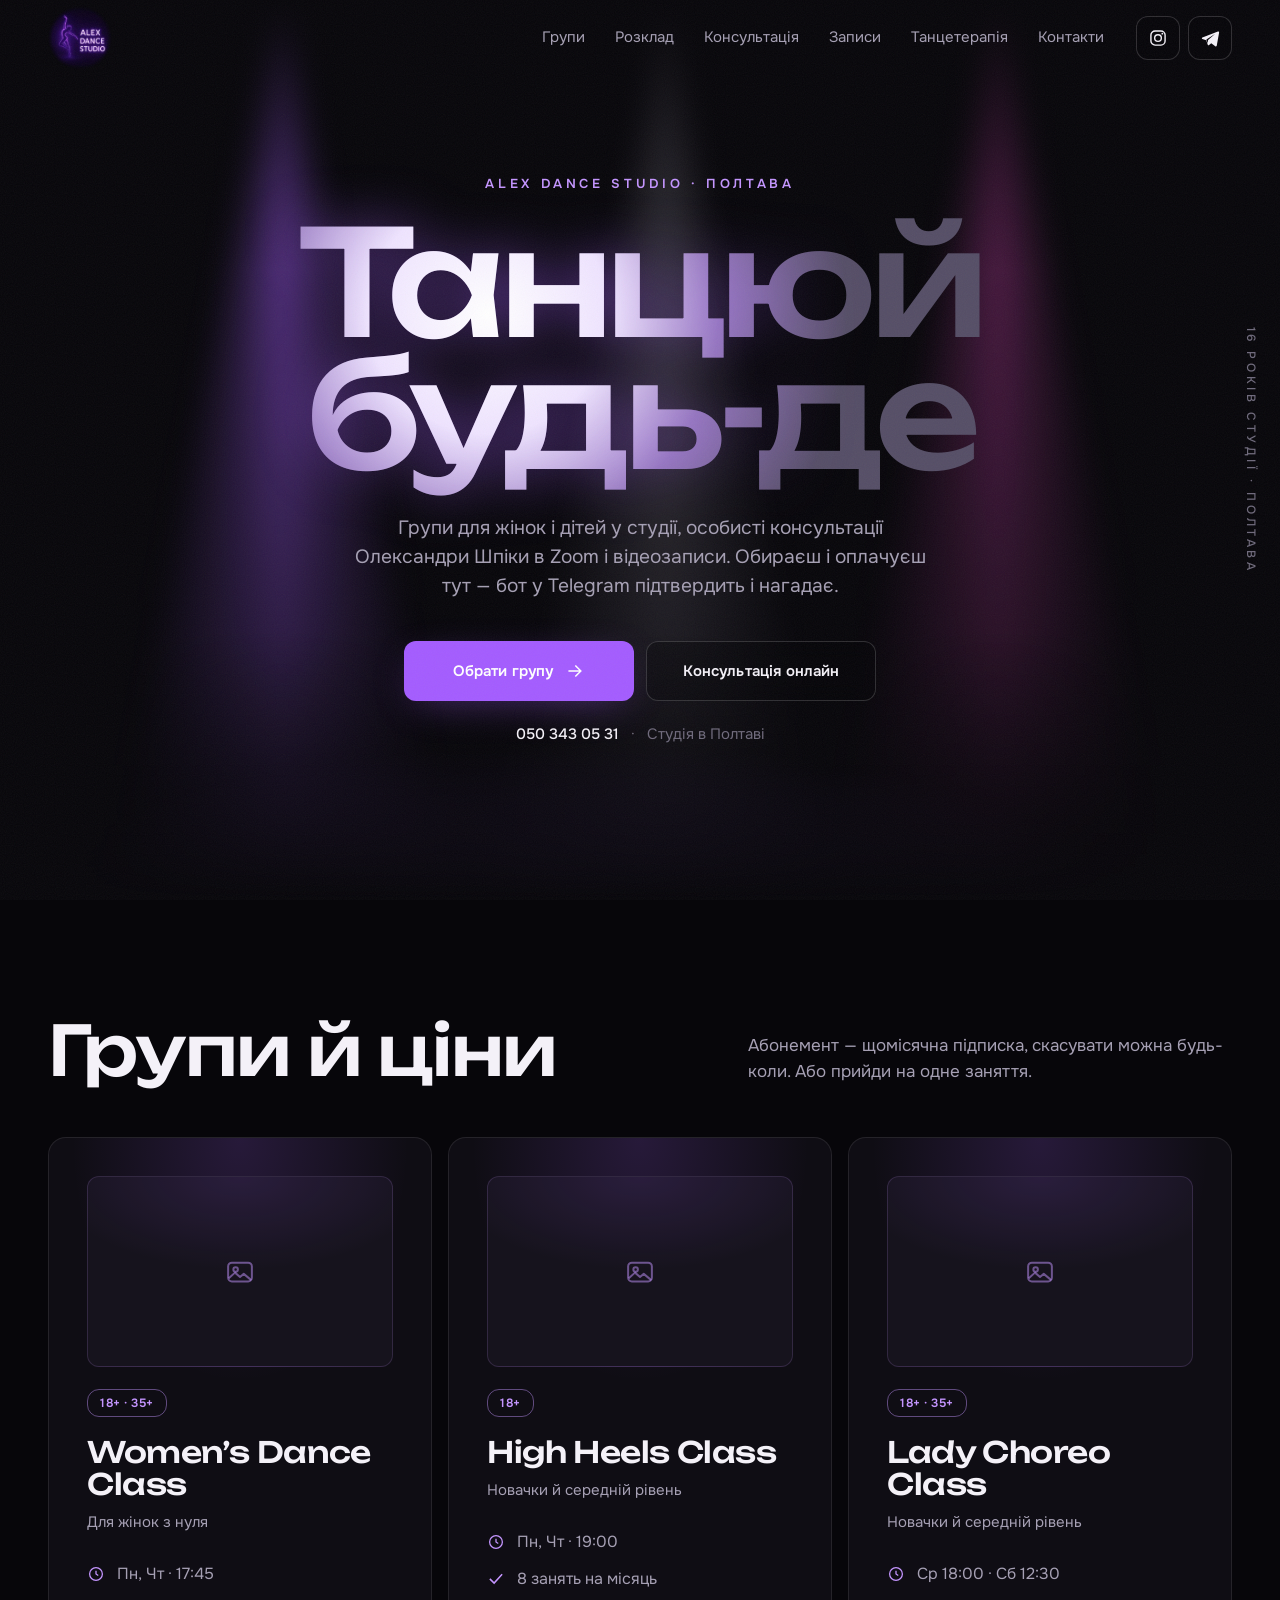
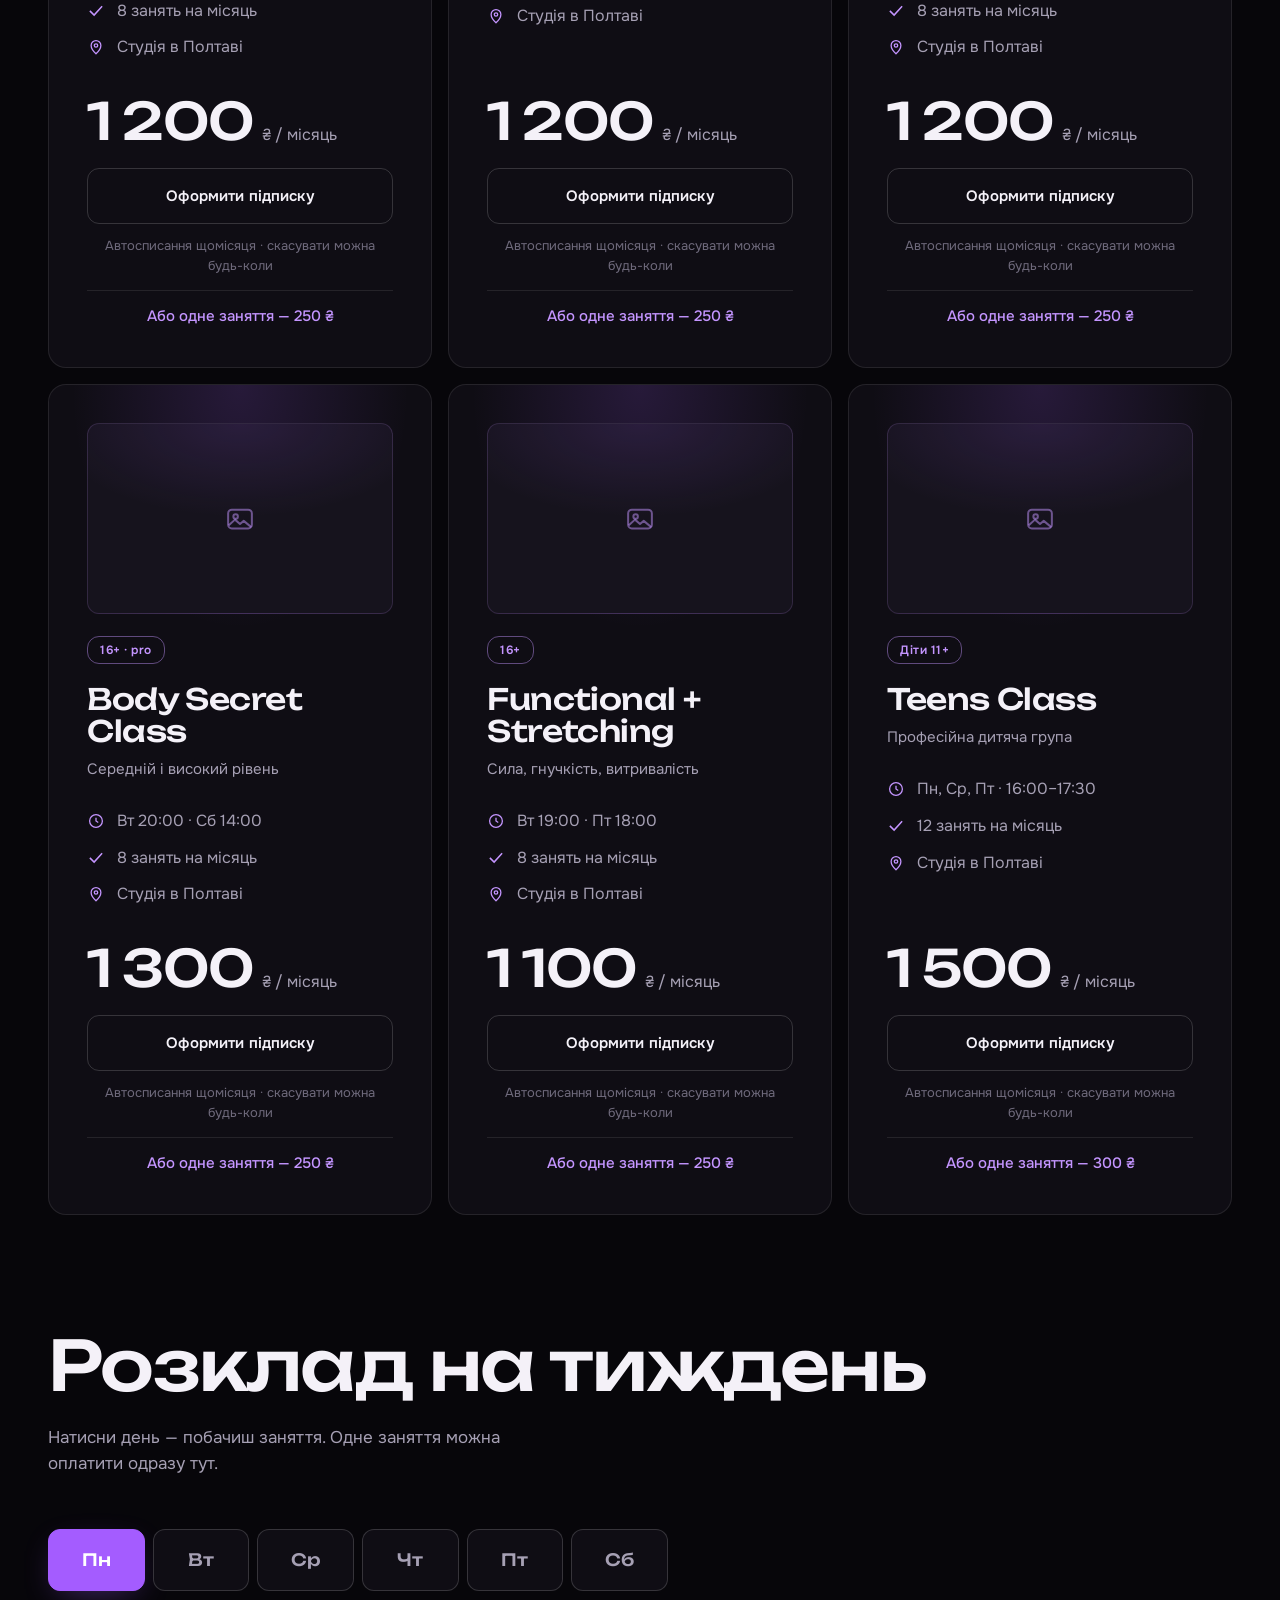
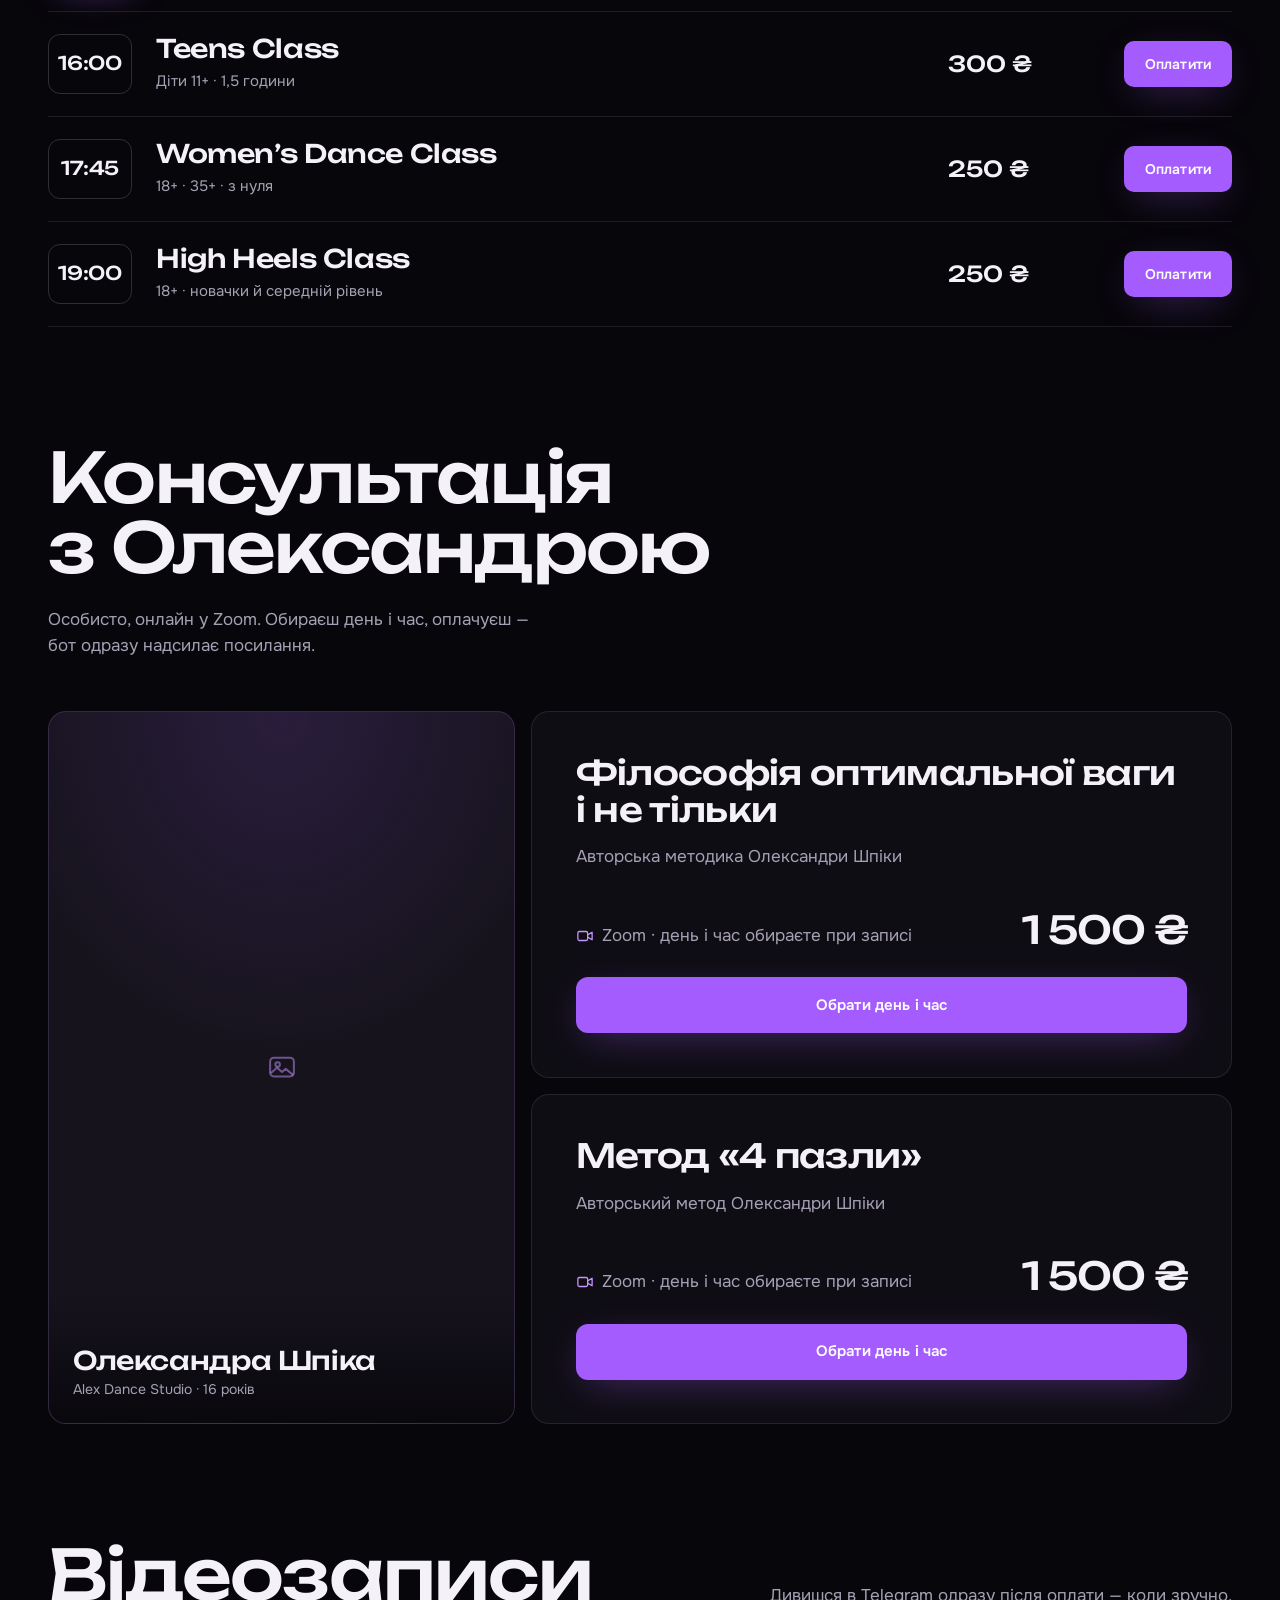
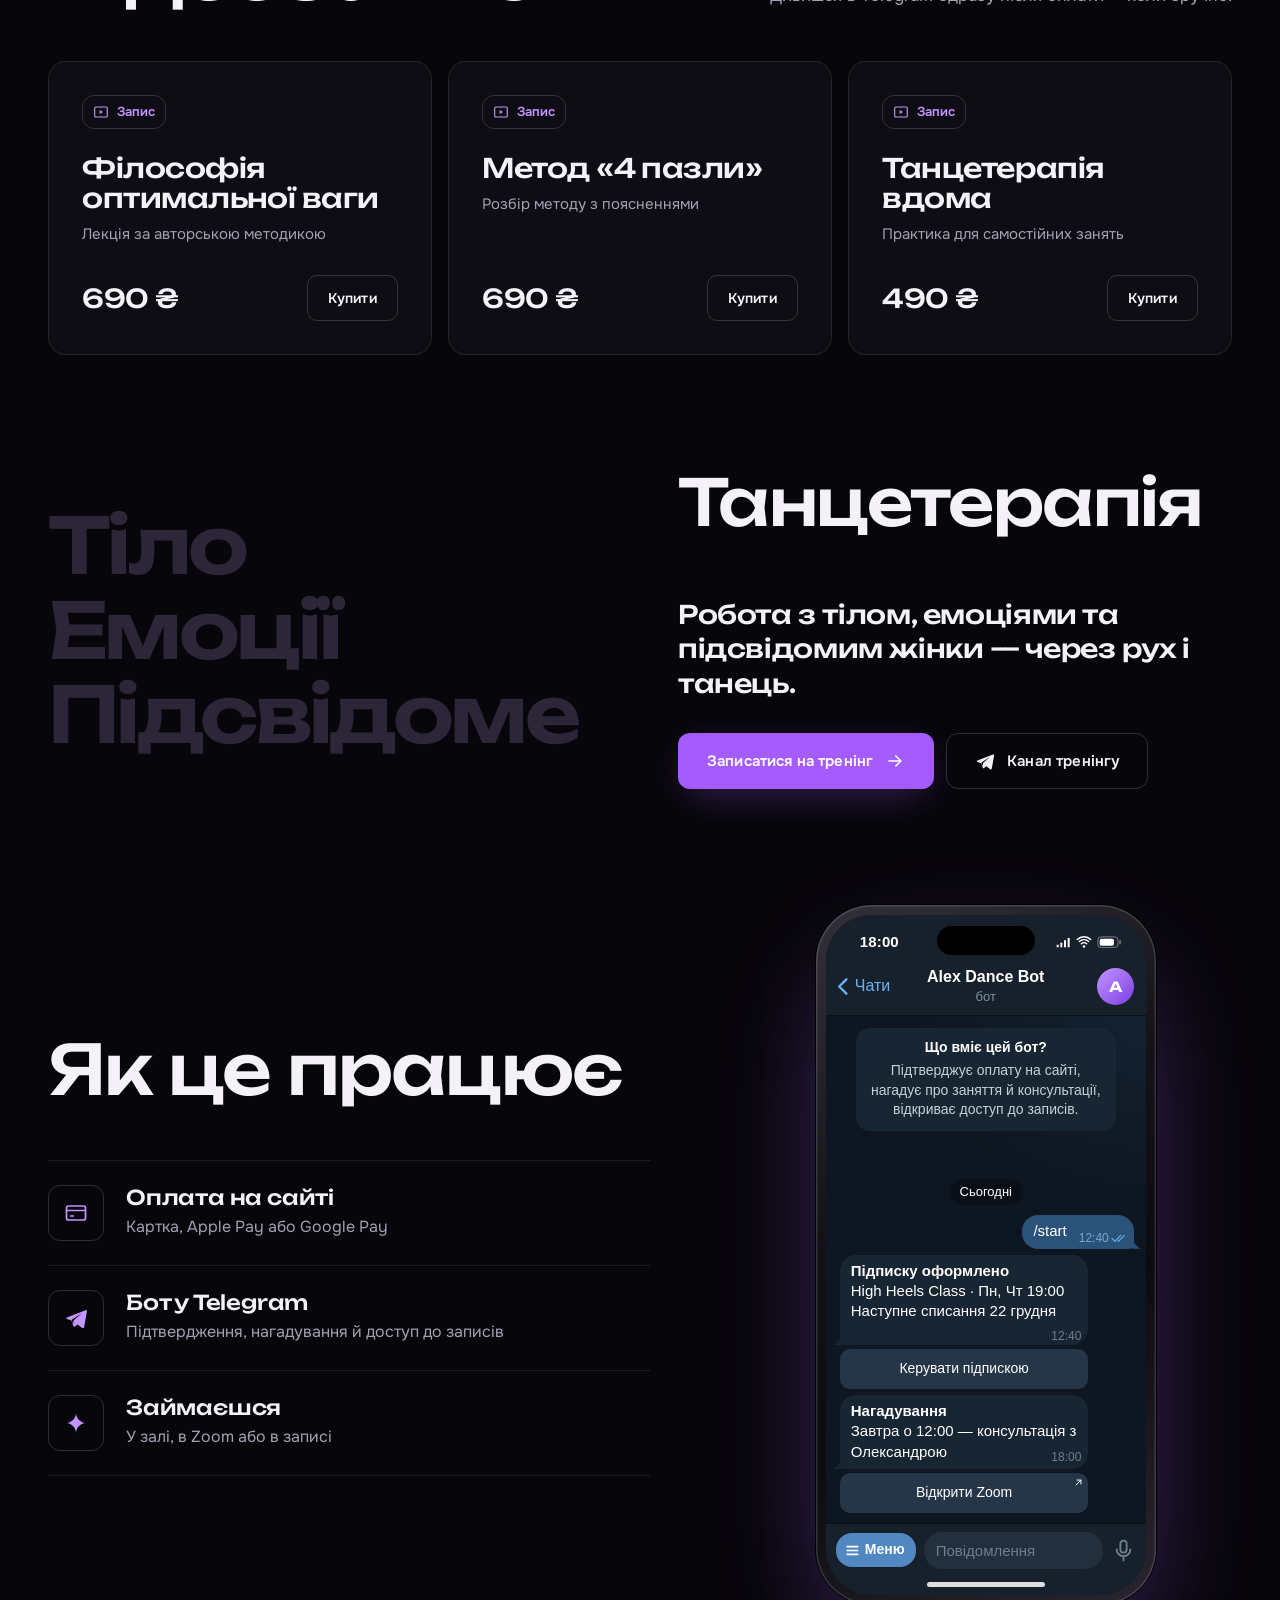
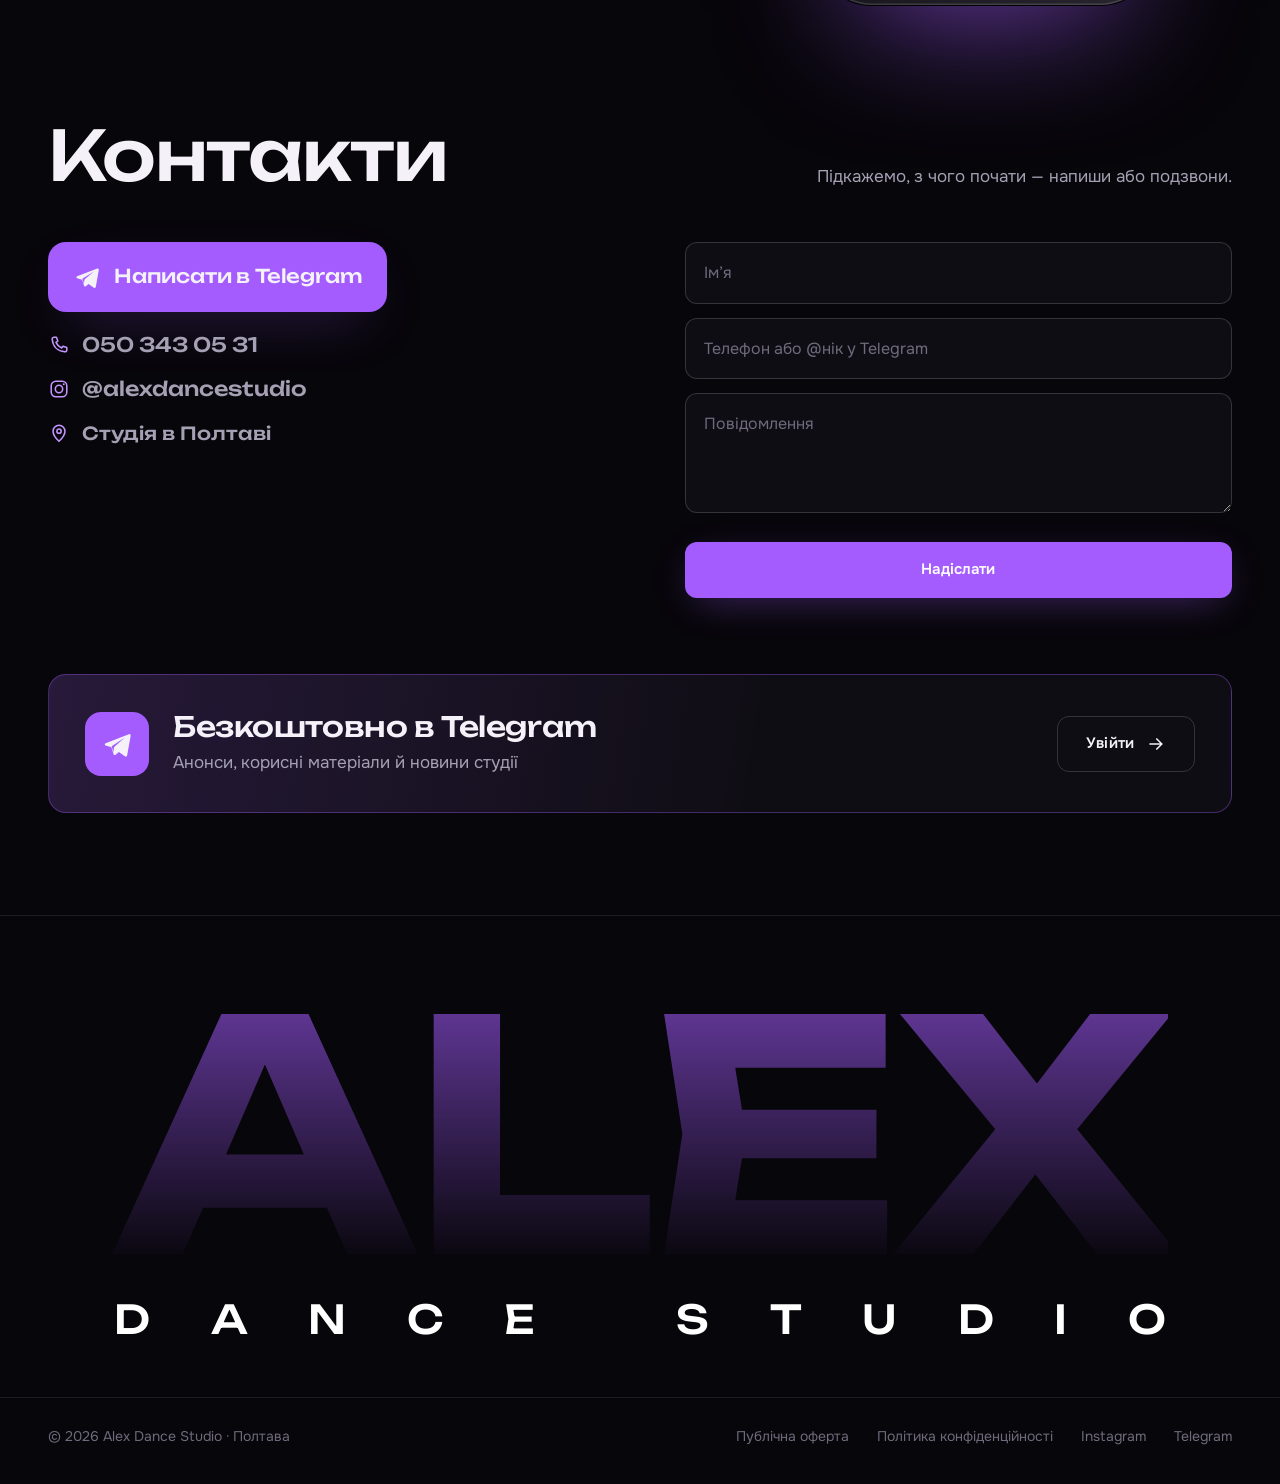
==== commit aea43ca4: "Сайт однією сторінкою: групи й ціни, розклад, консультація, записи, танцетерапія, як це працює, конт" ====
--- a/abonementy.html
+++ b/abonementy.html
@@ -2,233 +2,12 @@
 <html lang="uk">
 <head>
 <meta charset="utf-8">
-<meta name="viewport" content="width=device-width, initial-scale=1, viewport-fit=cover">
-<title>Абонементи — Alex Dance Studio</title>
-<meta name="description" content="Абонементи на групи студії в Полтаві з щомісячною онлайн-оплатою: Women’s Dance, High Heels, Lady Choreo, Body Secret, Functional + Stretching, Teens.">
-<meta name="theme-color" content="#07060a">
-<style>html{background:#07060a}</style>
-<script>!function(){var w=0,d=document.documentElement;function s(){if(innerWidth!==w||matchMedia('(hover:hover)').matches){w=innerWidth;d.style.setProperty('--vh1',innerHeight/100+'px')}}s();addEventListener('resize',s);d.classList.add('js')}()</script>
-<link rel="preconnect" href="https://fonts.googleapis.com">
-<link rel="preconnect" href="https://fonts.gstatic.com" crossorigin>
-<link rel="stylesheet" href="https://fonts.googleapis.com/css2?family=Onest:wght@400;500;600&family=Unbounded:wght@400;500;600;700&display=swap">
-<link rel="stylesheet" href="style.css?v=20">
+<title>Alex Dance Studio</title>
+<meta name="robots" content="noindex">
+<link rel="canonical" href="index.html#groups">
+<meta http-equiv="refresh" content="0; url=index.html#groups">
+<script>location.replace('index.html#groups')</script>
+<style>html{background:#07060a;color:#f4f1f8;font:16px system-ui}a{color:#c495ff}</style>
 </head>
-<body class="page-inner">
-
-<svg width="0" height="0" style="position:absolute" aria-hidden="true">
-  <symbol id="i-arrow" viewBox="0 0 24 24"><path d="M5 12h13M13 6l6 6-6 6" fill="none" stroke="currentColor" stroke-width="1.8" stroke-linecap="square"/></symbol>
-  <symbol id="i-tg" viewBox="0 0 24 24"><path d="M21.5 4.2 2.9 11.4c-.9.4-.9 1.4 0 1.7l4.6 1.5 1.8 5.5c.2.7 1 .9 1.6.4l2.6-2.1 4.8 3.5c.7.5 1.6.1 1.8-.7L22.9 5.6c.2-1-.6-1.8-1.4-1.4ZM9.7 14.3l-.6 4-1.4-4.6 10.6-6.8-8.6 7.4Z" fill="currentColor"/></symbol>
-  <symbol id="i-ig" viewBox="0 0 24 24"><rect x="3.5" y="3.5" width="17" height="17" rx="5" fill="none" stroke="currentColor" stroke-width="1.7"/><circle cx="12" cy="12" r="4" fill="none" stroke="currentColor" stroke-width="1.7"/><circle cx="17.2" cy="6.8" r="1.1" fill="currentColor"/></symbol>
-  <symbol id="i-phone" viewBox="0 0 24 24"><path d="M6.6 3.5h2.6l1.5 4.2-2 1.4a12 12 0 0 0 6.2 6.2l1.4-2 4.2 1.5v2.6c0 1.2-1 2.1-2.2 2C10.4 18.8 5.2 13.6 4.6 5.7c-.1-1.2.8-2.2 2-2.2Z" fill="none" stroke="currentColor" stroke-width="1.7" stroke-linejoin="round"/></symbol>
-  <symbol id="i-card" viewBox="0 0 24 24"><rect x="2.5" y="5" width="19" height="14" rx="2" fill="none" stroke="currentColor" stroke-width="1.7"/><path d="M2.5 9.5h19M6 15h4" stroke="currentColor" stroke-width="1.7"/></symbol>
-  <symbol id="i-cam" viewBox="0 0 24 24"><rect x="2.5" y="6" width="13" height="12" rx="2" fill="none" stroke="currentColor" stroke-width="1.7"/><path d="m15.5 10.5 6-3.5v10l-6-3.5" fill="none" stroke="currentColor" stroke-width="1.7" stroke-linejoin="round"/></symbol>
-  <symbol id="i-check" viewBox="0 0 24 24"><path d="m4.5 12.5 5 5 10-11" fill="none" stroke="currentColor" stroke-width="2" stroke-linecap="square"/></symbol>
-  <symbol id="i-clock" viewBox="0 0 24 24"><circle cx="12" cy="12" r="8.5" fill="none" stroke="currentColor" stroke-width="1.7"/><path d="M12 7.5V12l3 2" fill="none" stroke="currentColor" stroke-width="1.7"/></symbol>
-  <symbol id="i-bell" viewBox="0 0 24 24"><path d="M6 16.5V11a6 6 0 0 1 12 0v5.5l1.5 1.5h-15L6 16.5ZM10 20.5h4" fill="none" stroke="currentColor" stroke-width="1.7" stroke-linejoin="round"/></symbol>
-  <symbol id="i-lock" viewBox="0 0 24 24"><rect x="4.5" y="10.5" width="15" height="10" rx="2" fill="none" stroke="currentColor" stroke-width="1.7"/><path d="M8 10.5V7.5a4 4 0 0 1 8 0v3" fill="none" stroke="currentColor" stroke-width="1.7"/></symbol>
-  <symbol id="i-close" viewBox="0 0 24 24"><path d="m6 6 12 12M18 6 6 18" stroke="currentColor" stroke-width="1.8"/></symbol>
-  <symbol id="i-menu" viewBox="0 0 24 24"><path d="M4 8h16M4 16h16" stroke="currentColor" stroke-width="1.8"/></symbol>
-  <symbol id="i-spark" viewBox="0 0 24 24"><path d="M12 2.5c.6 5.2 4.3 8.9 9.5 9.5-5.2.6-8.9 4.3-9.5 9.5-.6-5.2-4.3-8.9-9.5-9.5 5.2-.6 8.9-4.3 9.5-9.5Z" fill="currentColor"/></symbol>
-  <symbol id="i-repeat" viewBox="0 0 24 24"><path d="M4 11V9.5A3.5 3.5 0 0 1 7.5 6H19m-3-3 3 3-3 3M20 13v1.5a3.5 3.5 0 0 1-3.5 3.5H5m3 3-3-3 3-3" fill="none" stroke="currentColor" stroke-width="1.7" stroke-linecap="square"/></symbol>
-  <symbol id="i-cal" viewBox="0 0 24 24"><rect x="3.5" y="5" width="17" height="15.5" rx="2" fill="none" stroke="currentColor" stroke-width="1.7"/><path d="M3.5 10h17M8 3v4M16 3v4M7.5 14h3v3h-3z" fill="none" stroke="currentColor" stroke-width="1.7"/></symbol>
-  <symbol id="i-play" viewBox="0 0 24 24"><rect x="2.5" y="4.5" width="19" height="15" rx="2" fill="none" stroke="currentColor" stroke-width="1.7"/><path d="M10 9v6l5-3-5-3Z" fill="currentColor"/></symbol>
-  <symbol id="i-pin" viewBox="0 0 24 24"><path d="M12 21s-6.5-6-6.5-11a6.5 6.5 0 0 1 13 0c0 5-6.5 11-6.5 11Z" fill="none" stroke="currentColor" stroke-width="1.7" stroke-linejoin="round"/><circle cx="12" cy="10" r="2.3" fill="none" stroke="currentColor" stroke-width="1.7"/></symbol>
-  <symbol id="i-gift" viewBox="0 0 24 24"><rect x="3.5" y="8.5" width="17" height="4" rx="1" fill="none" stroke="currentColor" stroke-width="1.7"/><path d="M5 12.5v8h14v-8M12 8.5v12M12 8.5c-1.5-3.5-5.5-3.5-5.5-1.2 0 1.2 1.5 1.2 5.5 1.2Zm0 0c1.5-3.5 5.5-3.5 5.5-1.2 0 1.2-1.5 1.2-5.5 1.2Z" fill="none" stroke="currentColor" stroke-width="1.7" stroke-linejoin="round"/></symbol>
-  <symbol id="i-photo" viewBox="0 0 24 24"><rect x="2.5" y="4.5" width="19" height="15" rx="3" fill="none" stroke="currentColor" stroke-width="1.6"/><circle cx="8.5" cy="10" r="1.8" fill="none" stroke="currentColor" stroke-width="1.6"/><path d="m3 17 5-4.5 4 3.5 3-2.5 6 5" fill="none" stroke="currentColor" stroke-width="1.6" stroke-linejoin="round"/></symbol>
-  <symbol id="i-back" viewBox="0 0 24 24"><path d="M15 4.5 7.5 12l7.5 7.5" fill="none" stroke="currentColor" stroke-width="2.4" stroke-linecap="round" stroke-linejoin="round"/></symbol>
-  <symbol id="i-dcheck" viewBox="0 0 24 24"><path d="m1.5 12.5 4.5 4.5 8.5-9M10.5 16.2l.8.8 8.5-9" fill="none" stroke="currentColor" stroke-width="1.8" stroke-linecap="round" stroke-linejoin="round"/></symbol>
-  <symbol id="i-out" viewBox="0 0 24 24"><path d="M8 5.5h10.5V16M18.5 5.5 5.5 18.5" fill="none" stroke="currentColor" stroke-width="2.6" stroke-linecap="round" stroke-linejoin="round"/></symbol>
-  <symbol id="i-mic" viewBox="0 0 24 24"><rect x="9" y="2.5" width="6" height="11.5" rx="3" fill="none" stroke="currentColor" stroke-width="1.8"/><path d="M5.5 11a6.5 6.5 0 0 0 13 0M12 17.5v4" fill="none" stroke="currentColor" stroke-width="1.8" stroke-linecap="round"/></symbol>
-  <symbol id="i-lines" viewBox="0 0 24 24"><path d="M4.5 6.5h15M4.5 12h15M4.5 17.5h15" stroke="currentColor" stroke-width="2.2" stroke-linecap="round"/></symbol>
-  <symbol id="i-signal" viewBox="0 0 24 24"><path d="M2.5 16h3v4h-3zM8 13h3v7H8zM13.5 9.5h3V20h-3zM19 6h3v14h-3z" fill="currentColor"/></symbol>
-  <symbol id="i-wifi" viewBox="0 0 24 24"><circle cx="12" cy="18.6" r="1.9" fill="currentColor"/><path d="M8 14.6a5.7 5.7 0 0 1 8 0M4.9 11.4a10.1 10.1 0 0 1 14.2 0M1.9 8.2a14.4 14.4 0 0 1 20.2 0" fill="none" stroke="currentColor" stroke-width="2.1" stroke-linecap="round"/></symbol>
-  <symbol id="i-bat" viewBox="0 0 28 14"><rect x="1" y="1" width="22.5" height="12" rx="3.6" fill="none" stroke="currentColor" stroke-opacity=".45"/><rect x="3" y="3" width="16" height="8" rx="2" fill="currentColor"/><path d="M25.8 5.2v3.6" stroke="currentColor" stroke-opacity=".45" stroke-width="1.6" stroke-linecap="round"/></symbol>
-</svg>
-
-<header class="hd" id="hd">
-  <div class="wrap hd__in">
-    <a class="logo" href="index.html" aria-label="Alex Dance Studio — на головну">
-      <img src="img/logo-ig.jpg" alt="Alex Dance Studio" width="64" height="64">
-    </a>
-    <nav class="nav" aria-label="Розділи">
-      <a href="abonementy.html" aria-current="page">Абонементи</a>
-      <a href="rozklad.html">Розклад</a>
-      <a href="konsultatsiya.html">Консультація</a>
-      <a href="zapysy.html">Записи</a>
-      <a href="tantseterapiya.html">Танцетерапія</a>
-      <a href="kontakty.html">Контакти</a>
-    </nav>
-    <div class="hd__act">
-      <a class="tile" href="https://www.instagram.com/alexdancestudio/" target="_blank" rel="noopener" aria-label="Instagram"><svg><use href="#i-ig"/></svg></a>
-      <a class="tile" href="kontakty.html" aria-label="Telegram"><svg><use href="#i-tg"/></svg></a>
-      <button class="tile tile--menu" id="menuBtn" aria-label="Меню" aria-expanded="false" aria-controls="mnav"><svg><use href="#i-menu"/></svg></button>
-    </div>
-  </div>
-  <div class="mnav" id="mnav" hidden>
-    <nav class="mnav__links" aria-label="Меню">
-      <a href="index.html">Головна</a>
-      <a href="abonementy.html" aria-current="page">Абонементи</a>
-      <a href="rozklad.html">Розклад</a>
-      <a href="konsultatsiya.html">Консультація</a>
-      <a href="zapysy.html">Записи</a>
-      <a href="tantseterapiya.html">Танцетерапія</a>
-      <a href="kontakty.html">Контакти</a>
-    </nav>
-    <a class="mnav__tel" href="tel:+380503430531">050 343 05 31</a>
-  </div>
-</header>
-
-<main>
-  <section class="phead">
-    <div class="stage" aria-hidden="true">
-      <i class="beam beam--1"></i>
-      <i class="beam beam--2"></i>
-      <i class="beam beam--3"></i>
-      <i class="floor"></i>
-    </div>
-    <div class="wrap phead__in">
-      <a class="back" href="index.html"><svg><use href="#i-back"/></svg>Головна</a>
-      <h1 class="phead__t">Абонементи</h1>
-      <p class="phead__note">Групи студії в Полтаві. Щомісячна підписка, скасувати можна будь-коли</p>
-    </div>
-  </section>
-  <section class="sec sec--page">
-    <div class="wrap">
-      <div class="plans">
-        <article class="plan rv" data-spot>
-          <div class="plan__ph ph" data-photo="group-womens-dance-class"><svg><use href="#i-photo"/></svg></div>
-          <span class="plan__tag">18+ · 35+</span>
-          <h3 class="plan__t">Women’s Dance Class</h3>
-          <p class="plan__lvl">Для жінок з нуля</p>
-          <ul class="plan__list">
-            <li><svg><use href="#i-clock"/></svg>Пн, Чт · 17:45</li>
-            <li><svg><use href="#i-check"/></svg>8 занять на місяць</li>
-            <li><svg><use href="#i-pin"/></svg>Студія в Полтаві</li>
-          </ul>
-          <p class="plan__price"><b>1 200</b> ₴ / місяць</p>
-          <button class="btn btn--line btn--full" data-pay data-sub data-kind="Підписка" data-title="Women’s Dance Class" data-meta="Пн, Чт 17:45 · 8 занять щомісяця" data-price="1 200 ₴/міс" data-after="Бот підтвердить абонемент і нагадуватиме про заняття. Наступне списання — через місяць, скасувати можна в боті.">Оформити підписку</button>
-          <p class="plan__note">Автосписання щомісяця · скасувати можна будь-коли</p>
-        </article>
-        <article class="plan rv" data-spot>
-          <div class="plan__ph ph" data-photo="group-high-heels-class"><svg><use href="#i-photo"/></svg></div>
-          <span class="plan__tag">18+</span>
-          <h3 class="plan__t">High Heels Class</h3>
-          <p class="plan__lvl">Новачки й середній рівень</p>
-          <ul class="plan__list">
-            <li><svg><use href="#i-clock"/></svg>Пн, Чт · 19:00</li>
-            <li><svg><use href="#i-check"/></svg>8 занять на місяць</li>
-            <li><svg><use href="#i-pin"/></svg>Студія в Полтаві</li>
-          </ul>
-          <p class="plan__price"><b>1 200</b> ₴ / місяць</p>
-          <button class="btn btn--line btn--full" data-pay data-sub data-kind="Підписка" data-title="High Heels Class" data-meta="Пн, Чт 19:00 · 8 занять щомісяця" data-price="1 200 ₴/міс" data-after="Бот підтвердить абонемент і нагадуватиме про заняття. Наступне списання — через місяць, скасувати можна в боті.">Оформити підписку</button>
-          <p class="plan__note">Автосписання щомісяця · скасувати можна будь-коли</p>
-        </article>
-        <article class="plan rv" data-spot>
-          <div class="plan__ph ph" data-photo="group-lady-choreo-class"><svg><use href="#i-photo"/></svg></div>
-          <span class="plan__tag">18+ · 35+</span>
-          <h3 class="plan__t">Lady Choreo Class</h3>
-          <p class="plan__lvl">Новачки й середній рівень</p>
-          <ul class="plan__list">
-            <li><svg><use href="#i-clock"/></svg>Ср 18:00 · Сб 12:30</li>
-            <li><svg><use href="#i-check"/></svg>8 занять на місяць</li>
-            <li><svg><use href="#i-pin"/></svg>Студія в Полтаві</li>
-          </ul>
-          <p class="plan__price"><b>1 200</b> ₴ / місяць</p>
-          <button class="btn btn--line btn--full" data-pay data-sub data-kind="Підписка" data-title="Lady Choreo Class" data-meta="Ср 18:00, Сб 12:30 · 8 занять щомісяця" data-price="1 200 ₴/міс" data-after="Бот підтвердить абонемент і нагадуватиме про заняття. Наступне списання — через місяць, скасувати можна в боті.">Оформити підписку</button>
-          <p class="plan__note">Автосписання щомісяця · скасувати можна будь-коли</p>
-        </article>
-        <article class="plan rv" data-spot>
-          <div class="plan__ph ph" data-photo="group-body-secret-class"><svg><use href="#i-photo"/></svg></div>
-          <span class="plan__tag">16+ · pro</span>
-          <h3 class="plan__t">Body Secret Class</h3>
-          <p class="plan__lvl">Середній і високий рівень</p>
-          <ul class="plan__list">
-            <li><svg><use href="#i-clock"/></svg>Вт 20:00 · Сб 14:00</li>
-            <li><svg><use href="#i-check"/></svg>8 занять на місяць</li>
-            <li><svg><use href="#i-pin"/></svg>Студія в Полтаві</li>
-          </ul>
-          <p class="plan__price"><b>1 300</b> ₴ / місяць</p>
-          <button class="btn btn--line btn--full" data-pay data-sub data-kind="Підписка" data-title="Body Secret Class pro" data-meta="Вт 20:00, Сб 14:00 · 8 занять щомісяця" data-price="1 300 ₴/міс" data-after="Бот підтвердить абонемент і нагадуватиме про заняття. Наступне списання — через місяць, скасувати можна в боті.">Оформити підписку</button>
-          <p class="plan__note">Автосписання щомісяця · скасувати можна будь-коли</p>
-        </article>
-        <article class="plan rv" data-spot>
-          <div class="plan__ph ph" data-photo="group-functional-and-stretching"><svg><use href="#i-photo"/></svg></div>
-          <span class="plan__tag">16+</span>
-          <h3 class="plan__t">Functional + Stretching</h3>
-          <p class="plan__lvl">Сила, гнучкість, витривалість</p>
-          <ul class="plan__list">
-            <li><svg><use href="#i-clock"/></svg>Вт 19:00 · Пт 18:00</li>
-            <li><svg><use href="#i-check"/></svg>8 занять на місяць</li>
-            <li><svg><use href="#i-pin"/></svg>Студія в Полтаві</li>
-          </ul>
-          <p class="plan__price"><b>1 100</b> ₴ / місяць</p>
-          <button class="btn btn--line btn--full" data-pay data-sub data-kind="Підписка" data-title="Functional + Stretching" data-meta="Вт 19:00, Пт 18:00 · 8 занять щомісяця" data-price="1 100 ₴/міс" data-after="Бот підтвердить абонемент і нагадуватиме про заняття. Наступне списання — через місяць, скасувати можна в боті.">Оформити підписку</button>
-          <p class="plan__note">Автосписання щомісяця · скасувати можна будь-коли</p>
-        </article>
-        <article class="plan rv" data-spot>
-          <div class="plan__ph ph" data-photo="group-teens-class"><svg><use href="#i-photo"/></svg></div>
-          <span class="plan__tag">Діти 11+</span>
-          <h3 class="plan__t">Teens Class</h3>
-          <p class="plan__lvl">Професійна дитяча група</p>
-          <ul class="plan__list">
-            <li><svg><use href="#i-clock"/></svg>Пн, Ср, Пт · 16:00–17:30</li>
-            <li><svg><use href="#i-check"/></svg>12 занять на місяць</li>
-            <li><svg><use href="#i-pin"/></svg>Студія в Полтаві</li>
-          </ul>
-          <p class="plan__price"><b>1 500</b> ₴ / місяць</p>
-          <button class="btn btn--line btn--full" data-pay data-sub data-kind="Підписка" data-title="Teens Class" data-meta="Пн, Ср, Пт 16:00–17:30 · 12 занять щомісяця" data-price="1 500 ₴/міс" data-after="Бот підтвердить абонемент і нагадуватиме про заняття. Наступне списання — через місяць, скасувати можна в боті.">Оформити підписку</button>
-          <p class="plan__note">Автосписання щомісяця · скасувати можна будь-коли</p>
-        </article>
-      </div>
-    </div>
-  </section>
-</main>
-
-<footer class="ft">
-  <div class="ft__brand" aria-hidden="true">
-    <p class="ft__big">ALEX</p>
-    <p class="ft__sub"><span>D</span><span>A</span><span>N</span><span>C</span><span>E</span><i></i><span>S</span><span>T</span><span>U</span><span>D</span><span>I</span><span>O</span></p>
-  </div>
-  <div class="wrap ft__row">
-    <span>© 2026 Alex Dance Studio · Полтава</span>
-    <nav class="ft__nav" aria-label="Документи й соцмережі">
-      <a href="#">Публічна оферта</a>
-      <a href="#">Політика конфіденційності</a>
-      <a href="https://www.instagram.com/alexdancestudio/" target="_blank" rel="noopener">Instagram</a>
-      <a href="#" data-tg>Telegram</a>
-    </nav>
-  </div>
-</footer>
-
-<a class="fab" id="fab" href="kontakty.html" aria-label="Написати нам"><svg><use href="#i-tg"/></svg></a>
-
-<!-- Оплата (демо) -->
-<dialog class="pay" id="pay" aria-labelledby="payTitle">
-  <div class="pay__in">
-    <button class="tile pay__x" data-close aria-label="Закрити"><svg><use href="#i-close"/></svg></button>
-    <div class="pay__step" id="pay1">
-      <p class="pay__kind" id="payKind">Підписка</p>
-      <h3 class="pay__t" id="payTitle">High Heels Class</h3>
-      <p class="pay__meta" id="payMeta">Пн, Чт 19:00 · 8 занять щомісяця</p>
-      <form id="payForm" novalidate>
-        <label class="fld"><input name="name" required autocomplete="name" placeholder=" "><span>Ім’я</span></label>
-        <label class="fld"><input name="phone" required type="tel" autocomplete="tel" placeholder=" "><span>Телефон</span></label>
-        <label class="fld"><input name="tg" autocomplete="off" placeholder=" "><span>Telegram @нік (необовʼязково)</span></label>
-        <label class="chk" id="paySub" hidden><input type="checkbox" name="agree"><span>Погоджуюсь на щомісячне списання <b id="paySubPrice">1 200 ₴</b>. Скасувати можна будь-коли в боті.</span></label>
-        <button class="btn btn--ac btn--full" type="submit"><span id="payBtn">Оплатити</span> <span id="payPrice">1 200 ₴</span></button>
-      </form>
-      <p class="pay__safe"><svg><use href="#i-lock"/></svg>Картка, Apple Pay або Google Pay</p>
-    </div>
-    <div class="pay__step" id="pay2" hidden>
-      <span class="pay__ok"><svg><use href="#i-check"/></svg></span>
-      <h3 class="pay__t" id="payDone">Оплачено</h3>
-      <p class="pay__meta" id="payAfter">Бот підтвердить оплату в Telegram.</p>
-      <a class="btn btn--ac btn--full" href="#" data-tg><svg><use href="#i-tg"/></svg>Відкрити бота в Telegram</a>
-      <p class="pay__demo">Демо: справжня оплата підключається на останньому етапі</p>
-    </div>
-  </div>
-</dialog>
-
-<script src="script.js?v=9"></script>
-</body>
+<body><p style="padding:24px"><a href="index.html#groups">Alex Dance Studio</a></p></body>
 </html>
